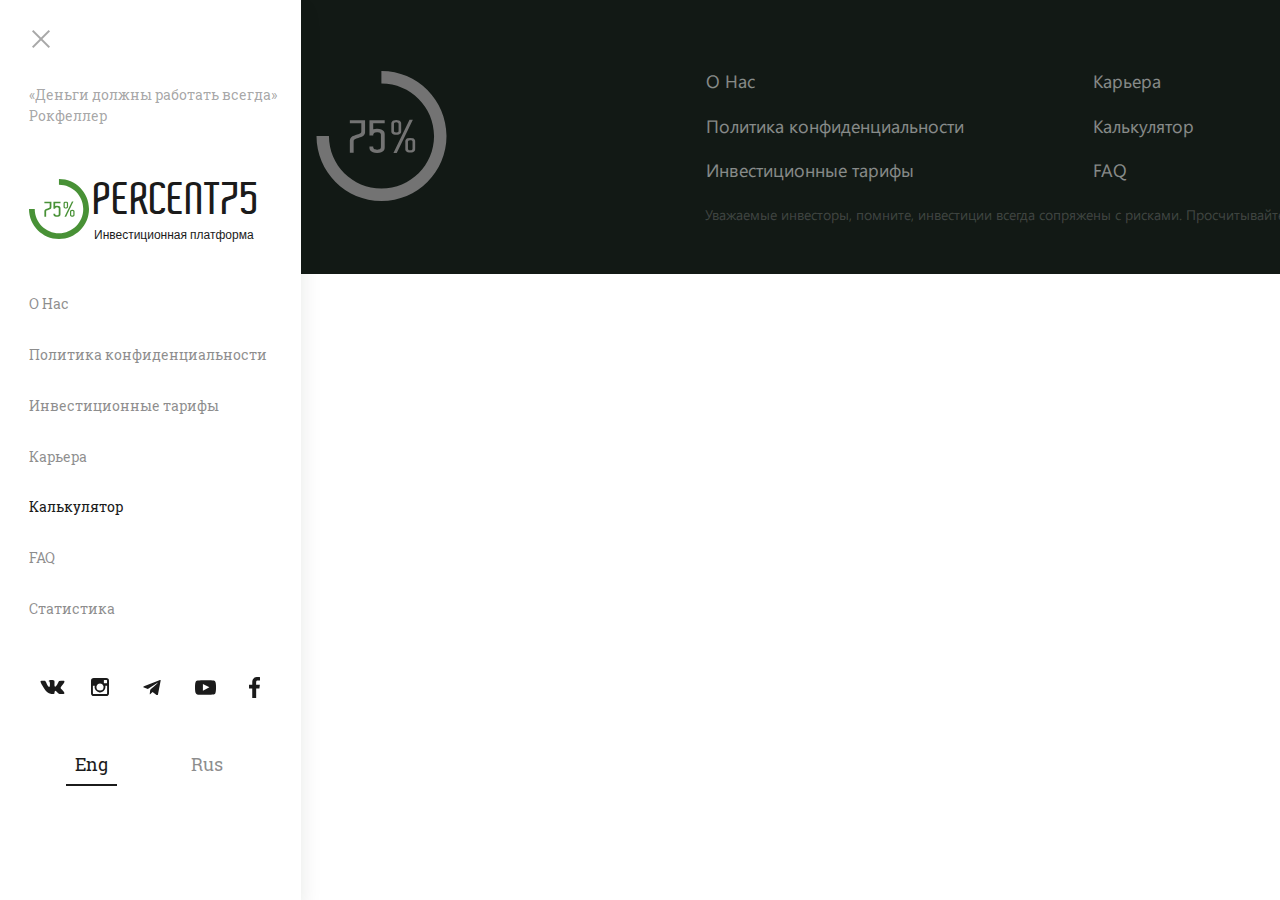
==== calc.html @ 984519d4 "index" ====
<!DOCTYPE html>
<html lang="en">
  <head>
    <meta charset="utf-8">
    <meta http-equiv="X-UA-Compatible" content="IE=edge">
    <meta name="format-detection" content="telephone=no">
    <title>percent75: калькулятор</title>
    <link href="css/style.css" rel="stylesheet">
  </head>
  <body>
    <header class="site-header">
      <button class="site-header__button  site-header__button--close">
        <span class="visually-hidden">открыть меню</span>
      </button>
      <div class="site-header__wrapper">
        <nav class="main-nav">
          <div class="main-nav__quote  quote">
            <q class="quote__content">Деньги должны работать всегда</q>
            <cite class="quote__author">Рокфеллер</cite>
          </div>
          <div class="main-nav__logo  logo  logo--wide">
            <a href="index.html" class="logo__link">
              <img src="img/logo-darkgreen.svg" alt="лого percent75" width="60" height="60">
              <p class="logo__text">
                <span class="logo__title">PERCENT75</span>
                Инвестиционная платформа
              </p>
            </a>
          </div>
          <ul class="main-nav__list">
            <li class="main-nav__item">
              <a href="index.html" class="main-nav__link">О Нас</a>
            </li>
            <li class="main-nav__item">
              <a href="confidential.html" class="main-nav__link">Политика конфиденциальности</a>
            </li>
            <li class="main-nav__item">
              <a href="invest.html" class="main-nav__link">Инвестиционные тарифы</a>
            </li>
            <li class="main-nav__item">
              <a href="career.html" class="main-nav__link">Карьера</a>
            </li>
            <li class="main-nav__item">
              <a class="main-nav__link  main-nav__link--active">Калькулятор</a>
            </li>
            <li class="main-nav__item">
              <a href="faq.html" class="main-nav__link">FAQ</a>
            </li>
            <li class="main-nav__item">
              <a href="stat.html" class="main-nav__link">Статистика</a>
            </li>
          </ul>
        </nav>
      <ul class="social  social--white  social--wide">
        <li class="social__item">
          <a href="#" class="social__link  social__link--vk"><span class="visually-hidden">мы во вконтакте</span></a>
        </li>
        <li class="social__item">
          <a href="#" class="social__link  social__link--inst"><span class="visually-hidden">мы в инстаграм</span></a>
        </li>
        <li class="social__item">
          <a href="#" class="social__link  social__link--tg"><span class="visually-hidden">наш канал в телеграме</span></a>
        </li>
        <li class="social__item">
          <a href="#" class="social__link  social__link--yt"><span class="visually-hidden">наш канал на ютьюб</span></a>
        </li>
        <li class="social__item">
          <a href="#" class="social__link  social__link--fb"><span class="visually-hidden">мы на фейсбуке</span></a>
        </li>
      </ul>
      <ul class="language-toogle">
          <li class="language-toogle__item  language-toogle__item--en">
            <a href="#" class="language-toogle__button">Eng<span class="visually-hidden">enable english version</span></a>
          </li>
          <li class="language-toogle__item  language-toogle__item--ru">
            <a class="language-toogle__button  language-toogle__button--active">Rus<span class="visually-hidden">переключиться на русскую версию сайта</span></a>
          </li>
        </ul>
      </div>
    </header>

    <div class="flex-wrapper">
      <main class="main">
        <div class="wrapper">
        </div>
      </main>

      <footer class="site-footer">
         <div class="wrapper  wrapper--flex">
          <div class="logo  logo--small">
            <a href="index.html"><img src="img/logo-grey.svg" alt="лого percent75" width="131" height="130"></a>
          </div>
          <div class="site-footer__wrapper">
            <div class="site-footer__nav">
              <div class="site-footer__nav-wrapper  site-footer__nav-wrapper--wide">
                <a href="index.html" class="site-footer__link">О Нас</a>
                <a href="confidential.html" class="site-footer__link">Политика конфиденциальности</a>
                <a href="invest.html" class="site-footer__link">Инвестиционные тарифы</a>
              </div>
              <div class="site-footer__nav-wrapper  site-footer__nav-wrapper--narrow">
                <a href="career.html" class="site-footer__link">Карьера</a>
                <a class="site-footer__link">Калькулятор</a>
                <a href="faq.html" class="site-footer__link">FAQ</a>
              </div>
              <div class="site-footer__nav-wrapper  site-footer__nav-wrapper--middle">
                <a href="stat.html" class="site-footer__link">Статистика</a>
                <ul class="social  social--dark  social--narrow">
                  <li class="social__item">
                    <a href="#" class="social__link  social__link--vk"><span class="visually-hidden">мы во вконтакте</span></a>
                  </li>
                  <li class="social__item">
                    <a href="#" class="social__link  social__link--inst"><span class="visually-hidden">мы в инстаграм</span></a>
                  </li>
                  <li class="social__item">
                    <a href="#" class="social__link  social__link--tg"><span class="visually-hidden">наш канал в телеграме</span></a>
                  </li>
                  <li class="social__item">
                    <a href="#" class="social__link  social__link--yt"><span class="visually-hidden">наш канал на ютьюб</span></a>
                  </li>
                  <li class="social__item">
                    <a href="#" class="social__link  social__link--fb"><span class="visually-hidden">мы на фейсбуке</span></a>
                  </li>
                </ul>
              </div>
            </div>
            <p class="site-footer__note  note">Уважаемые инвесторы, помните, инвестиции всегда сопряжены с рисками. Просчитывайте и обдумывайте свои шаги.</p>
          </div>
        </div>
      </footer>
    </div>
    
    <script src="js/script.js"></script>
    
  </body>
</html>
---- css/style.css ----
/*! normalize.css v7.0.0 | MIT License | github.com/necolas/normalize.css */
/* Document
   ========================================================================== */
/**
 * 1. Correct the line height in all browsers.
 * 2. Prevent adjustments of font size after orientation changes in
 *    IE on Windows Phone and in iOS.
 */
html {
  line-height: 1.15;
  /* 1 */
  -ms-text-size-adjust: 100%;
  /* 2 */
  -webkit-text-size-adjust: 100%;
  /* 2 */
}
/* Sections
   ========================================================================== */
/**
 * Remove the margin in all browsers (opinionated).
 */
body {
  margin: 0;
}
/**
 * Add the correct display in IE 9-.
 */
article,
aside,
footer,
header,
nav,
section {
  display: block;
}
/**
 * Correct the font size and margin on `h1` elements within `section` and
 * `article` contexts in Chrome, Firefox, and Safari.
 */
h1 {
  font-size: 2em;
  margin: 0.67em 0;
}
/* Grouping content
   ========================================================================== */
/**
 * Add the correct display in IE 9-.
 * 1. Add the correct display in IE.
 */
figcaption,
figure,
main {
  /* 1 */
  display: block;
}
/**
 * Add the correct margin in IE 8.
 */
figure {
  margin: 1em 40px;
}
/**
 * 1. Add the correct box sizing in Firefox.
 * 2. Show the overflow in Edge and IE.
 */
hr {
  box-sizing: content-box;
  /* 1 */
  height: 0;
  /* 1 */
  overflow: visible;
  /* 2 */
}
/**
 * 1. Correct the inheritance and scaling of font size in all browsers.
 * 2. Correct the odd `em` font sizing in all browsers.
 */
pre {
  font-family: monospace, monospace;
  /* 1 */
  font-size: 1em;
  /* 2 */
}
/* Text-level semantics
   ========================================================================== */
/**
 * 1. Remove the gray background on active links in IE 10.
 * 2. Remove gaps in links underline in iOS 8+ and Safari 8+.
 */
a {
  background-color: transparent;
  /* 1 */
  -webkit-text-decoration-skip: objects;
  /* 2 */
}
/**
 * 1. Remove the bottom border in Chrome 57- and Firefox 39-.
 * 2. Add the correct text decoration in Chrome, Edge, IE, Opera, and Safari.
 */
abbr[title] {
  border-bottom: none;
  /* 1 */
  text-decoration: underline;
  /* 2 */
  text-decoration: underline dotted;
  /* 2 */
}
/**
 * Prevent the duplicate application of `bolder` by the next rule in Safari 6.
 */
b,
strong {
  font-weight: inherit;
}
/**
 * Add the correct font weight in Chrome, Edge, and Safari.
 */
b,
strong {
  font-weight: bolder;
}
/**
 * 1. Correct the inheritance and scaling of font size in all browsers.
 * 2. Correct the odd `em` font sizing in all browsers.
 */
code,
kbd,
samp {
  font-family: monospace, monospace;
  /* 1 */
  font-size: 1em;
  /* 2 */
}
/**
 * Add the correct font style in Android 4.3-.
 */
dfn {
  font-style: italic;
}
/**
 * Add the correct background and color in IE 9-.
 */
mark {
  background-color: #ff0;
  color: #000;
}
/**
 * Add the correct font size in all browsers.
 */
small {
  font-size: 80%;
}
/**
 * Prevent `sub` and `sup` elements from affecting the line height in
 * all browsers.
 */
sub,
sup {
  font-size: 75%;
  line-height: 0;
  position: relative;
  vertical-align: baseline;
}
sub {
  bottom: -0.25em;
}
sup {
  top: -0.5em;
}
/* Embedded content
   ========================================================================== */
/**
 * Add the correct display in IE 9-.
 */
audio,
video {
  display: inline-block;
}
/**
 * Add the correct display in iOS 4-7.
 */
audio:not([controls]) {
  display: none;
  height: 0;
}
/**
 * Remove the border on images inside links in IE 10-.
 */
img {
  border-style: none;
}
/**
 * Hide the overflow in IE.
 */
svg:not(:root) {
  overflow: hidden;
}
/* Forms
   ========================================================================== */
/**
 * 1. Change the font styles in all browsers (opinionated).
 * 2. Remove the margin in Firefox and Safari.
 */
button,
input,
optgroup,
select,
textarea {
  font-family: sans-serif;
  /* 1 */
  font-size: 100%;
  /* 1 */
  line-height: 1.15;
  /* 1 */
  margin: 0;
  /* 2 */
}
/**
 * Show the overflow in IE.
 * 1. Show the overflow in Edge.
 */
button,
input {
  /* 1 */
  overflow: visible;
}
/**
 * Remove the inheritance of text transform in Edge, Firefox, and IE.
 * 1. Remove the inheritance of text transform in Firefox.
 */
button,
select {
  /* 1 */
  text-transform: none;
}
/**
 * 1. Prevent a WebKit bug where (2) destroys native `audio` and `video`
 *    controls in Android 4.
 * 2. Correct the inability to style clickable types in iOS and Safari.
 */
button,
html [type="button"],
[type="reset"],
[type="submit"] {
  -webkit-appearance: button;
  /* 2 */
}
/**
 * Remove the inner border and padding in Firefox.
 */
button::-moz-focus-inner,
[type="button"]::-moz-focus-inner,
[type="reset"]::-moz-focus-inner,
[type="submit"]::-moz-focus-inner {
  border-style: none;
  padding: 0;
}
/**
 * Restore the focus styles unset by the previous rule.
 */
button:-moz-focusring,
[type="button"]:-moz-focusring,
[type="reset"]:-moz-focusring,
[type="submit"]:-moz-focusring {
  outline: 1px dotted ButtonText;
}
/**
 * Correct the padding in Firefox.
 */
fieldset {
  padding: 0.35em 0.75em 0.625em;
}
/**
 * 1. Correct the text wrapping in Edge and IE.
 * 2. Correct the color inheritance from `fieldset` elements in IE.
 * 3. Remove the padding so developers are not caught out when they zero out
 *    `fieldset` elements in all browsers.
 */
legend {
  box-sizing: border-box;
  /* 1 */
  color: inherit;
  /* 2 */
  display: table;
  /* 1 */
  max-width: 100%;
  /* 1 */
  padding: 0;
  /* 3 */
  white-space: normal;
  /* 1 */
}
/**
 * 1. Add the correct display in IE 9-.
 * 2. Add the correct vertical alignment in Chrome, Firefox, and Opera.
 */
progress {
  display: inline-block;
  /* 1 */
  vertical-align: baseline;
  /* 2 */
}
/**
 * Remove the default vertical scrollbar in IE.
 */
textarea {
  overflow: auto;
}
/**
 * 1. Add the correct box sizing in IE 10-.
 * 2. Remove the padding in IE 10-.
 */
[type="checkbox"],
[type="radio"] {
  box-sizing: border-box;
  /* 1 */
  padding: 0;
  /* 2 */
}
/**
 * Correct the cursor style of increment and decrement buttons in Chrome.
 */
[type="number"]::-webkit-inner-spin-button,
[type="number"]::-webkit-outer-spin-button {
  height: auto;
}
/**
 * 1. Correct the odd appearance in Chrome and Safari.
 * 2. Correct the outline style in Safari.
 */
[type="search"] {
  -webkit-appearance: textfield;
  /* 1 */
  outline-offset: -2px;
  /* 2 */
}
/**
 * Remove the inner padding and cancel buttons in Chrome and Safari on macOS.
 */
[type="search"]::-webkit-search-cancel-button,
[type="search"]::-webkit-search-decoration {
  -webkit-appearance: none;
}
/**
 * 1. Correct the inability to style clickable types in iOS and Safari.
 * 2. Change font properties to `inherit` in Safari.
 */
::-webkit-file-upload-button {
  -webkit-appearance: button;
  /* 1 */
  font: inherit;
  /* 2 */
}
/* Interactive
   ========================================================================== */
/*
 * Add the correct display in IE 9-.
 * 1. Add the correct display in Edge, IE, and Firefox.
 */
details,
menu {
  display: block;
}
/*
 * Add the correct display in all browsers.
 */
summary {
  display: list-item;
}
/* Scripting
   ========================================================================== */
/**
 * Add the correct display in IE 9-.
 */
canvas {
  display: inline-block;
}
/**
 * Add the correct display in IE.
 */
template {
  display: none;
}
/* Hidden
   ========================================================================== */
/**
 * Add the correct display in IE 10-.
 */
[hidden] {
  display: none;
}
@font-face {
  font-family: 'Aldo';
  src: url('../fonts/aldo.woff2') format('woff2'), url('../fonts/aldo.woff') format('woff'), url('../fonts/aldo.ttf') format('truetype');
  font-weight: 400;
  font-style: normal;
}
@font-face {
  font-family: 'Roboto';
  src: url('../fonts/roboto-regular.woff2') format('woff2'), url('../fonts/roboto-regular.woff') format('woff'), url('../fonts/roboto-regular.ttf') format('truetype');
  font-weight: 400;
  font-style: normal;
}
@font-face {
  font-family: 'Roboto Slab';
  src: url('../fonts/roboto-slab-regular.ttf') format('truetype');
  font-weight: 400;
  font-style: normal;
}
@font-face {
  font-family: 'Roboto Slab';
  src: url('../fonts/roboto-slab-bold.ttf') format('truetype');
  font-weight: 700;
  font-style: normal;
}
@font-face {
  font-family: 'Ubuntu';
  src: url('../fonts/ubuntu-regular.woff2') format('woff2'), url('../fonts/ubuntu-regular.woff') format('woff'), url('../fonts/ubuntu-regular.ttf') format('truetype');
  font-weight: 400;
  font-style: normal;
}
@font-face {
  font-family: 'Segoe UI';
  src: url('../fonts/segoe-ui-regular.woff') format('woff'), url('../fonts/segoe-ui-regular.ttf') format('truetype');
  font-weight: 400;
  font-style: normal;
}
body {
  width: 100%;
  min-width: 1180px;
  min-height: 100vh;
  font-family: 'Roboto Slab', 'Times New Roman', serif;
  font-weight: 400;
  position: relative;
  margin: 0;
  padding: 0;
  font-size: 16px;
  line-height: 1.2;
  color: #1b1b1b;
  background-color: #ffffff;
  display: flex;
  flex-shrink: 0;
  flex-wrap: nowrap;
  flex-direction: row;
}
img {
  max-width: 100%;
  height: auto;
}
.visually-hidden:not(:focus):not(:active),
input[type='checkbox'].visually-hidden,
input[type='radio'].visually-hidden {
  position: absolute;
  width: 1px;
  height: 1px;
  margin: -1px;
  border: 0;
  padding: 0;
  white-space: nowrap;
  -webkit-clip-path: inset(100%);
          clip-path: inset(100%);
  clip: rect(0 0 0 0);
  overflow: hidden;
}
.flex-wrapper {
  width: 100%;
}
.site-header {
  width: 301px;
  min-height: 100vh;
  background-color: #ffffff;
  box-shadow: 0 10px 20px 0 rgba(18, 25, 21, 0.1);
  box-sizing: border-box;
  padding-top: 30px;
  padding-left: 29px;
  padding-right: 20px;
  z-index: 1;
}
.site-header--close-menu {
  height: 22px;
  min-height: 22px;
  width: 24px;
  background-color: transparent;
  box-shadow: none;
  position: absolute;
  left: 0;
  top: 0;
}
.site-header__wrapper--no-js {
  display: block;
}
.site-header__wrapper--hidden {
  display: none;
}
.site-header__button {
  background-color: transparent;
  border: none;
  cursor: pointer;
  display: block;
  background-repeat: no-repeat;
  background-position: top 0;
  height: 22px;
  width: 24px;
  background-image: url('../img/burger-sign.png');
}
.site-header__button--close {
  width: 18px;
  background-image: url('../img/cross-sign.png');
  margin-left: 3px;
}
.main-nav__quote {
  margin-top: 32px;
}
.main-nav__logo {
  margin-top: 40px;
}
.main-nav__list {
  list-style: none;
  margin: 0;
  padding: 0;
  margin-top: 43px;
  font-size: 14px;
}
.main-nav__item {
  margin-bottom: 34px;
}
.main-nav__link {
  color: rgba(27, 27, 27, 0.5);
  text-decoration: none;
}
.main-nav__link--active {
  color: #1b1b1b;
}
.main-nav__link[href]:hover {
  text-decoration: underline;
}
.quote {
  quotes: '«' '»';
  color: rgba(27, 27, 27, 0.4);
  font-size: 14px;
  line-height: 21px;
}
.quote__author {
  font-style: normal;
}
.logo--wide {
  width: 272px;
}
.logo--small {
  width: 131px;
  min-height: 130px;
}
.logo--big {
  width: 200px;
  height: 200px;
  margin-top: 2px;
}
.logo--big img {
  width: 200px;
  height: 200px;
}
.logo--small a {
  display: block;
  width: 131px;
  min-height: 130px;
  line-height: 0;
}
.logo__link {
  display: flex;
  flex-shrink: 0;
  width: 100%;
  text-decoration: none;
  color: #1b1b1b;
  line-height: 1.2;
}
.logo__link img {
  width: 60px;
  height: 86px;
}
.logo__text {
  margin-left: 5px;
  font-family: 'Roboto', 'Helvetica', sans-serif;
  font-size: 12px;
  margin-top: 8px;
}
.logo__title {
  font-family: 'Aldo', 'Helvetica', sans-serif;
  font-size: 44px;
}
.social {
  list-style: none;
  margin: 0;
  padding: 0;
  font-size: 0;
}
.social__item {
  display: inline-block;
  vertical-align: middle;
}
.social__link {
  display: block;
  background-repeat: no-repeat;
}
.social__link--vk {
  width: 25px;
  height: 14px;
}
.social__link--inst {
  width: 18px;
  height: 18px;
}
.social__link--tg {
  width: 18px;
  height: 15px;
}
.social__link--yt {
  width: 21px;
  height: 15px;
}
.social__link--fb {
  width: 11px;
  height: 21px;
}
.social--narrow .social__link--inst {
  margin-left: 19px;
}
.social--narrow .social__link--tg {
  margin-left: 17px;
}
.social--narrow .social__link--yt {
  margin-top: 30px;
}
.social--narrow .social__link--fb {
  margin-top: 26px;
  margin-left: 26px;
}
.social--wide {
  margin-top: 59px;
}
.social--wide .social__link--vk {
  margin-left: 11px;
}
.social--wide .social__link--inst {
  margin-left: 26px;
}
.social--wide .social__link--tg {
  margin-left: 34px;
}
.social--wide .social__link--yt {
  margin-left: 34px;
}
.social--wide .social__link--fb {
  margin-left: 33px;
}
.social--dark .social__link--vk {
  background-image: url('../img/vk-white.svg');
}
.social--dark .social__link--inst {
  background-image: url('../img/inst-white.svg');
}
.social--dark .social__link--tg {
  background-image: url('../img/tg-white.svg');
}
.social--dark .social__link--yt {
  background-image: url('../img/yt-white.svg');
}
.social--dark .social__link--fb {
  background-image: url('../img/fb-white.svg');
}
.social--white .social__link--vk {
  background-image: url('../img/vk.svg');
}
.social--white .social__link--inst {
  background-image: url('../img/inst.svg');
}
.social--white .social__link--tg {
  background-image: url('../img/tg.svg');
}
.social--white .social__link--yt {
  background-image: url('../img/yt.svg');
}
.social--white .social__link--fb {
  background-image: url('../img/fb.svg');
}
.language-toogle {
  list-style: none;
  margin: 0;
  margin-top: 45px;
  padding: 0;
  font-size: 18px;
}
.language-toogle__item {
  display: inline-block;
}
.language-toogle__item--en {
  margin-left: 37px;
}
.language-toogle__item--ru {
  margin-left: 61px;
}
.language-toogle__button {
  color: #1b1b1b;
  display: inline-block;
  padding: 11px 9px;
  text-decoration: none;
  position: relative;
}
.language-toogle__button::after {
  position: absolute;
  content: '';
  width: 100%;
  height: 2px;
  left: 0;
  bottom: 0;
  background-color: #1b1b1b;
}
.language-toogle__button--active {
  color: rgba(27, 27, 27, 0.5);
}
.language-toogle__button--active::after {
  display: none;
}
.main--index {
  padding-top: 151px;
  background-image: url('../img/index-bg.png');
  background-repeat: no-repeat;
}
.main--stat {
  background-image: url('../img/stat-bg.png');
  background-repeat: no-repeat;
  background-size: 100% 660px;
  padding-top: 139px;
  padding-bottom: 199px;
}
.main--faq {
  background-image: url('../img/stat-bg.png');
  background-repeat: no-repeat;
  background-size: 100% 660px;
  padding-top: 139px;
  padding-bottom: 50px;
}
.main--policy {
  padding-top: 129px;
  background-image: url('../img/policy-bg.png');
  background-repeat: no-repeat;
}
.main__wrapper {
  display: flex;
  flex-shrink: 0;
  flex-wrap: nowrap;
  margin-top: 140px;
  align-items: flex-start;
  margin-bottom: 79px;
}
.wrapper {
  max-width: 1180px;
  margin-left: auto;
  margin-right: auto;
  padding-left: 15px;
  padding-right: 15px;
}
.wrapper--flex {
  display: flex;
  flex-shrink: 0;
  width: 1140px;
}
.intro {
  padding-left: 51px;
}
.intro--stat {
  padding-bottom: 110px;
  width: 742px;
  min-height: 84px;
  background-image: url('../img/grow.png');
  background-repeat: no-repeat;
  background-size: 212px 228px;
  background-position: 99.6% -4px;
}
.intro--white {
  background-color: #ffffff;
}
.intro--policy {
  width: 946px;
  box-sizing: border-box;
  margin-left: 20px;
  padding-left: 31px;
  padding-top: 10px;
  padding-bottom: 13px;
}
.intro--welcome {
  background-image: url('../img/welcome.png');
  background-repeat: no-repeat;
  background-size: 224px 253px;
  background-position: 102% 2px;
  width: 1043px;
  padding-bottom: 57px;
  box-sizing: border-box;
  padding-right: 140px;
}
.intro--index {
  display: flex;
  flex-shrink: 0;
  flex-wrap: wrap;
  margin-left: 7px;
  padding-left: 44px;
}
.intro__text {
  font-family: 'Roboto', 'Helvetica', sans-serif;
  line-height: 24px;
  margin-top: 51px;
  max-width: 806px;
}
.intro__text--small {
  font-size: 14px;
  line-height: 21px;
  margin-top: 21px;
  max-width: 611px;
}
.intro__wrapper {
  margin-left: 43px;
}
.title {
  margin-top: 0;
  margin-bottom: 0;
  font-weight: 700;
  font-size: 48px;
  position: relative;
  padding-top: 10px;
}
.title--white {
  color: #ffffff;
}
.title--width {
  max-width: 547px;
}
.title--no-padding {
  padding-top: 0;
  margin-bottom: 41px;
}
.title--underline::after {
  position: absolute;
  content: '';
  width: 110px;
  height: 3px;
  background-color: #55902a;
  left: -1px;
  bottom: -30px;
}
.title--white.title--underline::after {
  position: absolute;
  content: '';
  width: 110px;
  height: 3px;
  background-color: #ffffff;
  left: -1px;
  bottom: -27px;
}
.title--no-padding::after {
  bottom: -15px;
}
.subtitle {
  font-weight: 700;
  font-size: 24px;
  line-height: 27px;
  color: #2e3134;
}
.subtitle--indent {
  margin-bottom: 29px;
}
.subtitle--centered {
  text-align: center;
}
.subtitle--no-margin-bottom {
  margin-bottom: 0;
}
.directions {
  margin-top: 216px;
}
.directions__list {
  list-style: none;
  margin: 0;
  padding: 0;
  display: flex;
  flex-shrink: 0;
  flex-wrap: wrap;
  justify-content: space-around;
  padding-left: 5px;
  padding-right: 5px;
}
.directions__item {
  background-color: #ffffff;
  box-shadow: 0 10px 20px 0 rgba(18, 25, 21, 0.1);
  box-sizing: border-box;
  width: 227px;
  height: 233px;
  font-family: 'Roboto', 'Helvetica', sans-serif;
  text-align: center;
  padding-top: 127px;
  line-height: 24px;
}
.directions__item--crypto-currency {
  background-image: url('../img/crypto.svg');
  background-repeat: no-repeat;
  background-position: center 33px;
}
.directions__item--start-up {
  background-image: url('../img/startup.svg');
  background-repeat: no-repeat;
  background-position: center 33px;
}
.directions__item--intellectual-property {
  background-image: url('../img/invest.svg');
  background-repeat: no-repeat;
  background-position: center 33px;
}
.text-block {
  box-sizing: border-box;
}
.text-block--underline {
  width: 821px;
  padding-bottom: 32px;
  position: relative;
  box-sizing: border-box;
  padding-right: 10px;
}
.text-block--underline::after {
  position: absolute;
  content: '';
  width: 100%;
  height: 1px;
  left: 0;
  bottom: 7px;
  background-color: #ececec;
}
.text-block--narrow {
  background-color: #ffffff;
  width: 401px;
  margin-left: 20px;
  padding-top: 25px;
  padding-bottom: 23px;
  padding-left: 28px;
  padding-right: 32px;
}
.text-block__content {
  font-size: 18px;
  line-height: 27px;
  color: #2e3134;
  margin-top: 0;
  margin-bottom: 0;
  font-family: 'Roboto', 'Helvetica', sans-serif;
}
.text-block__content--smaller {
  font-family: 'Ubuntu', 'Helvetica', sans-serif;
  font-size: 16px;
  line-height: 24px;
}
.video {
  box-sizing: border-box;
  width: 750px;
  min-height: 421px;
  background-image: url('../img/video-bg.png');
  background-repeat: no-repeat;
  background-size: contain;
  box-shadow: 0 10px 20px 0 rgba(18, 25, 21, 0.1);
  position: relative;
  margin-top: 109px;
  margin-left: -10px;
}
.video__overlay {
  position: absolute;
  content: '';
  width: 100%;
  height: 100%;
  background-image: url('../img/play-sign.png');
  background-repeat: no-repeat;
  background-position: center;
}
.stats {
  display: flex;
  flex-shrink: 0;
  justify-content: space-between;
  margin-top: 57px;
  margin-left: auto;
  margin-right: auto;
  width: 1140px;
}
.stats__info {
  width: 262px;
  height: 220px;
  box-sizing: border-box;
  box-shadow: 0 10px 20px 0 rgba(18, 25, 21, 0.1);
  background-color: #ffffff;
  text-align: center;
  padding-top: 53px;
  margin: 0;
  font-family: 'Roboto', 'Helvetica', sans-serif;
}
.stats__value {
  font-family: 'Roboto Slab', 'Times New Roman', serif;
  display: block;
  color: #55902a;
  font-weight: 700;
  font-size: 24px;
  line-height: 38px;
  margin-bottom: 26px;
}
.stats__number {
  display: block;
  font-size: 48px;
}
.note {
  color: rgba(255, 255, 255, 0.2);
  font-size: 14px;
  font-family: 'Segoe UI', 'Arial', sans-serif;
}
.tabs {
  margin-top: 104px;
  display: flex;
  flex-shrink: 0;
  flex-wrap: nowrap;
  align-items: flex-start;
  box-sizing: border-box;
  width: 100%;
}
.tabs--bg {
  min-height: 640px;
  background-image: url('../img/hello.png');
  background-repeat: no-repeat;
  background-size: 227px 269px;
  background-position: -21px 104%;
}
.tabs__quections {
  background-color: #ffffff;
  box-shadow: 0 10px 20px 0 rgba(18, 25, 21, 0.1);
  width: 282px;
  box-sizing: border-box;
  display: inline-block;
  padding-top: 74px;
  padding-left: 52px;
  padding-bottom: 46px;
  margin-left: 20px;
  position: relative;
  z-index: 1;
}
.tabs__quections-list {
  list-style: none;
  margin: 0;
  padding: 0;
}
.tabs__quections-item {
  margin-bottom: 29px;
}
.tabs__quections-link {
  text-decoration: none;
  color: rgba(46, 49, 52, 0.5);
  font-size: 18px;
}
.tabs__quections-link--active {
  color: #2e3134;
}
.tabs__answers {
  background-color: #ffffff;
  box-shadow: 0 10px 20px 0 rgba(18, 25, 21, 0.1);
  width: 878px;
  box-sizing: border-box;
  display: inline-block;
  margin-top: 19px;
  margin-left: -19px;
  padding-top: 7px;
  padding-bottom: 32px;
  padding-left: 39px;
  padding-right: 19px;
}
.link {
  text-decoration: none;
  color: inherit;
  border-bottom: 1px solid #2e3134;
}
.paynment {
  margin-top: 225px;
  padding-right: 20px;
  padding-left: 20px;
}
.paynment__list {
  list-style: none;
  margin: 0;
  margin-top: 37px;
  padding: 0;
  display: flex;
  flex-shrink: 0;
  flex-wrap: wrap;
  justify-content: space-between;
}
.paynment__item {
  background-color: #ffffff;
  width: 262px;
  height: 100px;
  box-shadow: 0 10px 20px 0 rgba(18, 25, 21, 0.1);
  box-sizing: border-box;
  display: flex;
  flex-shrink: 0;
  flex-wrap: wrap;
  justify-content: center;
  align-items: center;
}
.paynment__note {
  font-family: 'Roboto', 'Helvetica', sans-serif;
  text-align: center;
  margin-top: 35px;
}
.promo {
  margin-top: 248px;
  min-height: 323px;
}
.promo--bg-best {
  background-image: url('../img/best.png');
  background-repeat: no-repeat;
  background-size: 268px 318px;
  background-position: 87.5% 0;
}
.promo__text {
  font-weight: 700;
  font-size: 24px;
  color: #ffffff;
  max-width: 528px;
  padding-top: 43px;
  margin-left: 118px;
}
.site-footer {
  background-color: #121915;
  margin-top: auto;
  padding-top: 71px;
  padding-bottom: 36px;
}
.site-footer__wrapper {
  display: flex;
  flex-shrink: 0;
  flex-wrap: wrap;
  flex-direction: column;
}
.site-footer__nav {
  display: flex;
  flex-shrink: 0;
  flex-wrap: wrap;
  margin-left: 259px;
}
.site-footer__nav-wrapper {
  display: flex;
  flex-shrink: 0;
  flex-wrap: wrap;
  flex-direction: column;
}
.site-footer__nav-wrapper--wide {
  width: 264px;
}
.site-footer__nav-wrapper--narrow {
  width: 101px;
  margin-left: 123px;
}
.site-footer__nav-wrapper--middle {
  width: 110px;
  margin-left: 165px;
}
.site-footer__link {
  color: rgba(255, 255, 255, 0.5);
  text-decoration: none;
  font-family: 'Segoe UI', 'Arial', sans-serif;
  font-size: 18px;
  margin-bottom: 23px;
}
.site-footer__link:nth-child(3n) {
  margin-bottom: 0;
}
.site-footer__link[href]:hover {
  text-decoration: underline;
}
.site-footer__note {
  margin-top: 25px;
  margin-left: 258px;
}
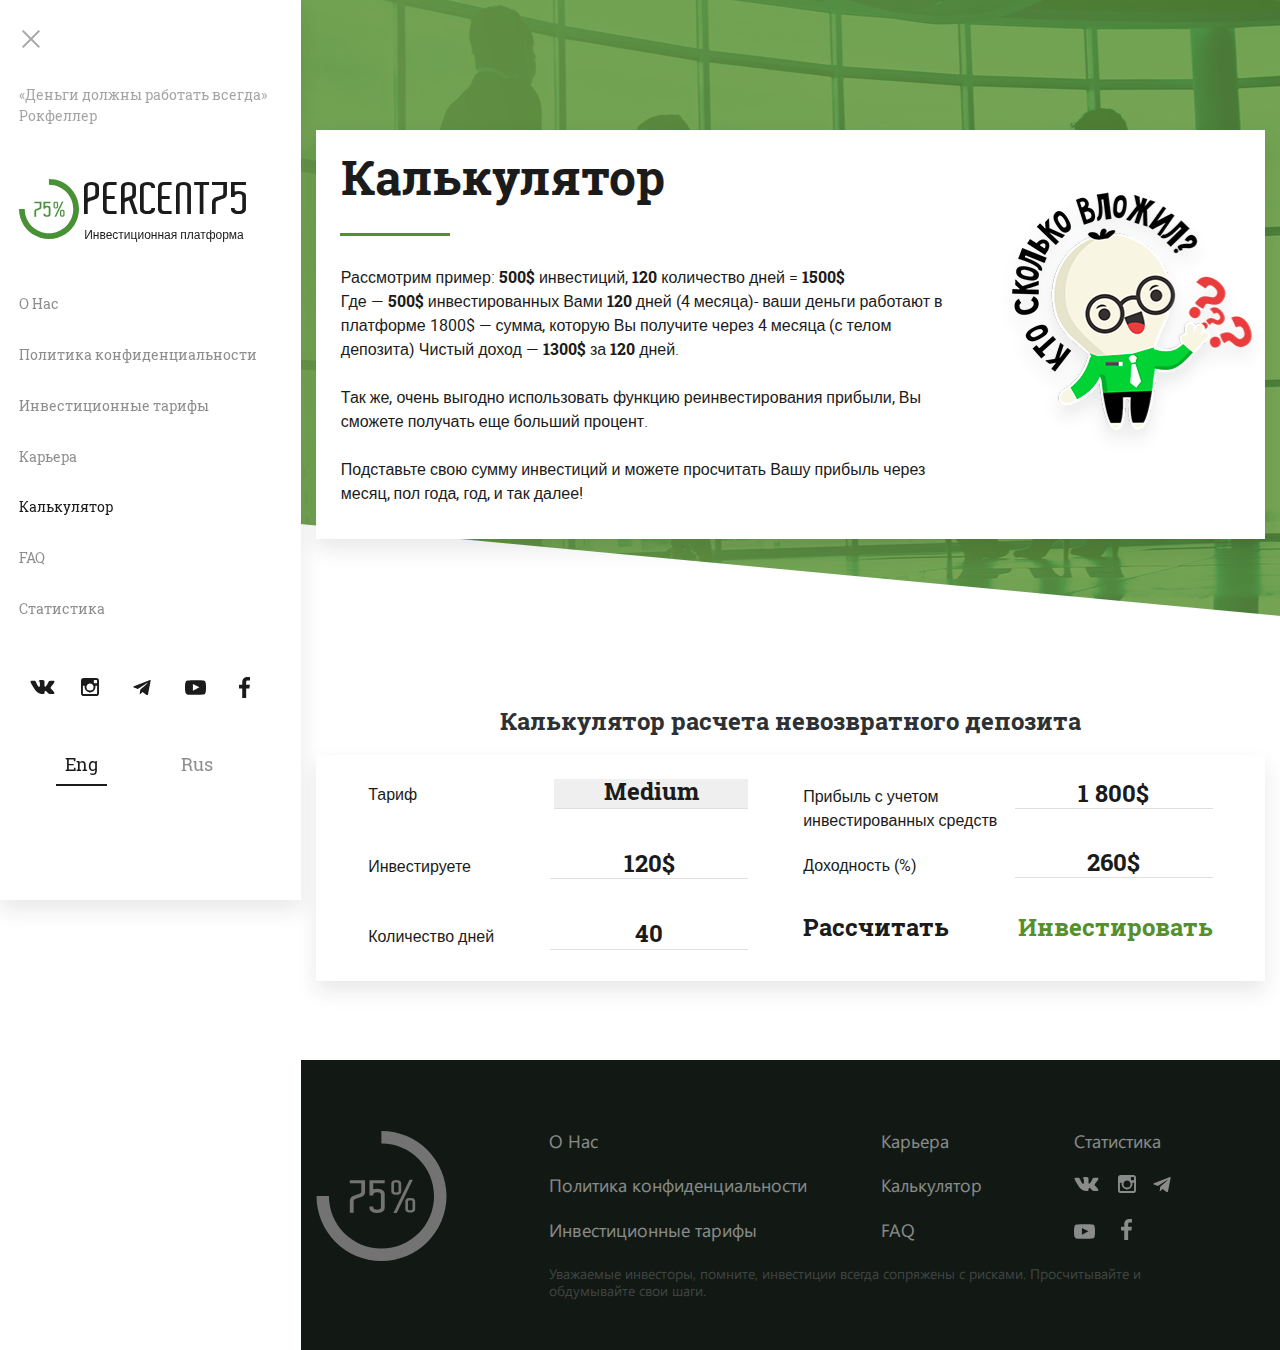
==== commit 21eb9d13: "calc.html" ====
--- a/calc.html
+++ b/calc.html
@@ -1,5 +1,5 @@
 <!DOCTYPE html>
-<html lang="en">
+<html lang="ru">
   <head>
     <meta charset="utf-8">
     <meta http-equiv="X-UA-Compatible" content="IE=edge">
@@ -79,9 +79,52 @@
       </div>
     </header>
 
-    <div class="flex-wrapper">
-      <main class="main">
+    <div class="flex-wrapper  flex-wrapper--padding">
+      <main class="main  main--calc">
         <div class="wrapper">
+          <div class="intro  intro--calc">
+            <h1 class="title  title--margin-bottom  title--underline">Калькулятор</h1>
+            <p class="intro__text  intro__text--margin">Рассмотрим пример: <span class="intro__mark">500$</span> инвестиций, <span class="intro__mark">120</span> количество дней = <span class="intro__mark">1500$</span><br>Где — <span class="intro__mark">500$</span> инвестированных Вами <span class="intro__mark">120</span> дней (<span class="intro__mark"></span>4 месяца)- ваши деньги работают в платформе <span class="intro__mark"></span>1800$ — сумма, которую Вы получите через 4 месяца (с телом депозита) Чистый доход — <span class="intro__mark">1300$</span> за <span class="intro__mark">120</span> дней.</p>
+            <p class="intro__text  intro__text--margin">Так же, очень выгодно использовать функцию реинвестирования прибыли, Вы сможете получать еще больший процент.</p>
+            <p class="intro__text  intro__text--margin">Подставьте свою сумму инвестиций и можете просчитать Вашу прибыль через месяц, пол года, год, и так далее!</p>
+          </div>
+          <div class="calc">
+            <h2 class="subtitle  subtitle--centered">Калькулятор расчета невозвратного депозита</h2>
+            <form action="#" class="form  calc__form">
+              <div class="form__column  form__column--padding-right">
+                <div class="form__row">
+                  <label class="form__label" for="tariff">Тариф</label>
+                  <select class="form__select" id="tariff" name="tariff">
+                    <option value="start" class="form__option">Start</option>
+                    <option value="medium" class="form__option" selected>Medium</option>
+                    <option value="premium" class="form__option">Premium</option>
+                  </select>
+                </div>
+                <div class="form__row">
+                  <label class="form__label" for="invest">Инвестируете</label>
+                  <input type="text" class="form__input" placeholder="120$" id="invest" name="invest">
+                </div>
+                <div class="form__row">
+                  <label class="form__label" for="term">Количество дней</label>
+                  <input type="text" class="form__input" placeholder="40" id="term" name="term">
+                </div>
+              </div>
+              <div class="form__column">
+                <div class="form__row  form__row--margin-small">
+                  <label class="form__label" for="income">Прибыль с учетом<br>инвестированных средств</label>
+                  <input type="text" class="form__input" placeholder="1 800$" id="income" name="income">
+                </div>
+                <div class="form__row  form__row--margin-middle">
+                  <label class="form__label" for="profit">Доходность (%)</label>
+                  <input type="text" class="form__input" placeholder="260$" id="profit" name="profit">
+                </div>
+                <div class="form__row">
+                  <button class="button  form__button" type="button">Рассчитать</button>
+                  <button class="button  form__button  button--green" type="submit">Инвестировать</button>
+                </div>
+              </div>
+            </form>
+          </div>
         </div>
       </main>
 
--- a/css/style.css
+++ b/css/style.css
@@ -427,7 +427,7 @@
 }
 body {
   width: 100%;
-  min-width: 1180px;
+  min-width: 1024px;
   min-height: 100vh;
   font-family: 'Roboto Slab', 'Times New Roman', serif;
   font-weight: 400;
@@ -465,16 +465,23 @@
 .flex-wrapper {
   width: 100%;
 }
+.flex-wrapper--padding {
+  padding-left: 301px;
+}
 .site-header {
-  width: 301px;
-  min-height: 100vh;
+  height: 100%;
+  max-width: 301px;
   background-color: #ffffff;
   box-shadow: 0 10px 20px 0 rgba(18, 25, 21, 0.1);
   box-sizing: border-box;
   padding-top: 30px;
-  padding-left: 29px;
-  padding-right: 20px;
+  padding-left: 1.5%;
   z-index: 1;
+  position: fixed;
+  top: 0;
+  left: 0;
+  overflow-y: auto;
+  overflow-x: hidden;
 }
 .site-header--close-menu {
   height: 22px;
@@ -485,6 +492,7 @@
   position: absolute;
   left: 0;
   top: 0;
+  overflow: visible;
 }
 .site-header__wrapper--no-js {
   display: block;
@@ -687,6 +695,7 @@
   margin: 0;
   margin-top: 45px;
   padding: 0;
+  padding-bottom: 40px;
   font-size: 18px;
 }
 .language-toogle__item {
@@ -720,8 +729,13 @@
 .language-toogle__button--active::after {
   display: none;
 }
+.main {
+  background-position: top center;
+  padding-top: 139px;
+}
 .main--index {
-  padding-top: 151px;
+  padding-top: 148px;
+  padding-bottom: 79px;
   background-image: url('../img/index-bg.png');
   background-repeat: no-repeat;
 }
@@ -729,19 +743,31 @@
   background-image: url('../img/stat-bg.png');
   background-repeat: no-repeat;
   background-size: 100% 660px;
-  padding-top: 139px;
   padding-bottom: 199px;
 }
 .main--faq {
   background-image: url('../img/stat-bg.png');
   background-repeat: no-repeat;
   background-size: 100% 660px;
-  padding-top: 139px;
   padding-bottom: 50px;
 }
 .main--policy {
   padding-top: 129px;
+  padding-bottom: 1px;
   background-image: url('../img/policy-bg.png');
+  background-repeat: no-repeat;
+}
+.main--invest {
+  padding-top: 130px;
+  padding-bottom: 90px;
+  background-image: url('../img/invest-bg.png');
+  background-repeat: no-repeat;
+  background-size: cover;
+}
+.main--calc {
+  padding-top: 130px;
+  padding-bottom: 79px;
+  background-image: url('../img/calc-bg.png');
   background-repeat: no-repeat;
 }
 .main__wrapper {
@@ -750,22 +776,28 @@
   flex-wrap: nowrap;
   margin-top: 140px;
   align-items: flex-start;
-  margin-bottom: 79px;
+}
+.main__wrapper--smaller-height {
+  margin-top: 0;
 }
 .wrapper {
+  width: 100%;
   max-width: 1180px;
   margin-left: auto;
   margin-right: auto;
   padding-left: 15px;
   padding-right: 15px;
+  box-sizing: border-box;
 }
 .wrapper--flex {
   display: flex;
-  flex-shrink: 0;
-  width: 1140px;
+  flex-shrink: 1;
+  max-width: 1140px;
 }
 .intro {
-  padding-left: 51px;
+  padding-left: 4.322%;
+  box-shadow: 0 10px 20px 0 rgba(18, 25, 21, 0.1);
+  background-color: #ffffff;
 }
 .intro--stat {
   padding-bottom: 110px;
@@ -776,11 +808,13 @@
   background-size: 212px 228px;
   background-position: 99.6% -4px;
 }
-.intro--white {
-  background-color: #ffffff;
+.intro--transparent {
+  background-color: transparent;
+  box-shadow: none;
 }
 .intro--policy {
-  width: 946px;
+  width: 80.17%;
+  min-width: 793px;
   box-sizing: border-box;
   margin-left: 20px;
   padding-left: 31px;
@@ -788,21 +822,51 @@
   padding-bottom: 13px;
 }
 .intro--welcome {
-  background-image: url('../img/welcome.png');
+  background-image: url(../img/welcome.png);
   background-repeat: no-repeat;
   background-size: 224px 253px;
   background-position: 102% 2px;
-  width: 1043px;
-  padding-bottom: 57px;
-  box-sizing: border-box;
-  padding-right: 140px;
+  width: 100%;
+  min-height: 263px;
+  box-sizing: border-box;
+  padding-right: 11.8644%;
+}
+@media (max-width: 1180px) {
+  .intro--welcome {
+    background-size: 214px 253px;
+    background-position: 102.5% 2px;
+  }
 }
 .intro--index {
   display: flex;
   flex-shrink: 0;
-  flex-wrap: wrap;
-  margin-left: 7px;
-  padding-left: 44px;
+  flex-wrap: nowrap;
+  padding-left: 3.7288%;
+}
+.intro--invest {
+  width: 59%;
+  padding-top: 9px;
+  padding-bottom: 12px;
+  padding-left: 2.6%;
+  padding-right: 15.65%;
+  box-sizing: border-box;
+}
+.intro--calc {
+  background-image: url(../img/calc.png);
+  background-repeat: no-repeat;
+  background-size: 280px 278px;
+  background-position: 99% 52px;
+  padding-left: 2.62%;
+  padding-right: 24%;
+  padding-top: 8px;
+  padding-bottom: 18px;
+  box-sizing: border-box;
+  min-width: 793px;
+}
+@media (max-width: 1460px) {
+  .intro--calc {
+    background-position: 101% 52px;
+  }
 }
 .intro__text {
   font-family: 'Roboto', 'Helvetica', sans-serif;
@@ -816,8 +880,27 @@
   margin-top: 21px;
   max-width: 611px;
 }
+.intro__text--margin {
+  margin-top: 24px;
+  max-width: 832px;
+}
+@media (max-width: 1460px) {
+  .intro__text--margin {
+    max-width: 90%;
+  }
+}
+@media (max-width: 1160px) {
+  .intro__text--margin {
+    max-width: 84%;
+  }
+}
 .intro__wrapper {
-  margin-left: 43px;
+  margin-left: 4.122%;
+  width: 55%;
+}
+.intro__mark {
+  font-family: 'Roboto Slab', 'Times New Roman', serif;
+  font-weight: 700;
 }
 .title {
   margin-top: 0;
@@ -836,6 +919,9 @@
 .title--no-padding {
   padding-top: 0;
   margin-bottom: 41px;
+}
+.title--margin-bottom {
+  margin-bottom: 59px;
 }
 .title--underline::after {
   position: absolute;
@@ -873,8 +959,30 @@
 .subtitle--no-margin-bottom {
   margin-bottom: 0;
 }
+.subtitle--width {
+  max-width: 560px;
+  margin-left: auto;
+  margin-right: auto;
+  line-height: 36px;
+}
+.subtitle--underline {
+  margin-top: 0;
+  margin-bottom: 0;
+  position: relative;
+  padding-bottom: 14px;
+}
+.subtitle--underline::after {
+  position: absolute;
+  content: '';
+  left: -2px;
+  bottom: -4px;
+  width: 110px;
+  height: 3px;
+  background-color: #55902a;
+}
 .directions {
   margin-top: 216px;
+  min-width: 793px;
 }
 .directions__list {
   list-style: none;
@@ -891,7 +999,7 @@
   background-color: #ffffff;
   box-shadow: 0 10px 20px 0 rgba(18, 25, 21, 0.1);
   box-sizing: border-box;
-  width: 227px;
+  width: 226px;
   height: 233px;
   font-family: 'Roboto', 'Helvetica', sans-serif;
   text-align: center;
@@ -917,7 +1025,7 @@
   box-sizing: border-box;
 }
 .text-block--underline {
-  width: 821px;
+  max-width: 821px;
   padding-bottom: 32px;
   position: relative;
   box-sizing: border-box;
@@ -932,6 +1040,19 @@
   bottom: 7px;
   background-color: #ececec;
 }
+.text-block--white {
+  background-color: #ffffff;
+}
+.text-block--middle {
+  margin-top: 110px;
+  margin-left: -67px;
+  padding-left: 2.6%;
+  padding-right: 5%;
+  padding-top: 26px;
+  padding-bottom: 38px;
+  box-shadow: 0 10px 20px 0 rgba(18, 25, 21, 0.1);
+  width: 51%;
+}
 .text-block--narrow {
   background-color: #ffffff;
   width: 401px;
@@ -941,6 +1062,11 @@
   padding-left: 28px;
   padding-right: 32px;
 }
+@media (max-width: 1490px) {
+  .text-block--narrow {
+    width: 48%;
+  }
+}
 .text-block__content {
   font-size: 18px;
   line-height: 27px;
@@ -950,9 +1076,14 @@
   font-family: 'Roboto', 'Helvetica', sans-serif;
 }
 .text-block__content--smaller {
-  font-family: 'Ubuntu', 'Helvetica', sans-serif;
   font-size: 16px;
   line-height: 24px;
+}
+.text-block__content--ubuntu {
+  font-family: 'Ubuntu', 'Helvetica', sans-serif;
+}
+.text-block__content--margin-top {
+  margin-top: 21px;
 }
 .video {
   box-sizing: border-box;
@@ -961,10 +1092,14 @@
   background-image: url('../img/video-bg.png');
   background-repeat: no-repeat;
   background-size: contain;
-  box-shadow: 0 10px 20px 0 rgba(18, 25, 21, 0.1);
   position: relative;
   margin-top: 109px;
   margin-left: -10px;
+}
+@media (max-width: 1490px) {
+  .video {
+    width: 63%;
+  }
 }
 .video__overlay {
   position: absolute;
@@ -977,15 +1112,17 @@
 }
 .stats {
   display: flex;
-  flex-shrink: 0;
+  flex-shrink: 1;
+  flex-wrap: wrap;
   justify-content: space-between;
   margin-top: 57px;
   margin-left: auto;
   margin-right: auto;
-  width: 1140px;
+  max-width: 1140px;
+  min-width: 793px;
 }
 .stats__info {
-  width: 262px;
+  width: 22.982%;
   height: 220px;
   box-sizing: border-box;
   box-shadow: 0 10px 20px 0 rgba(18, 25, 21, 0.1);
@@ -1008,6 +1145,11 @@
   display: block;
   font-size: 48px;
 }
+@media (max-width: 1300px) {
+  .stats__number {
+    font-size: 44px;
+  }
+}
 .note {
   color: rgba(255, 255, 255, 0.2);
   font-size: 14px;
@@ -1021,6 +1163,7 @@
   align-items: flex-start;
   box-sizing: border-box;
   width: 100%;
+  min-width: 793px;
 }
 .tabs--bg {
   min-height: 640px;
@@ -1032,15 +1175,15 @@
 .tabs__quections {
   background-color: #ffffff;
   box-shadow: 0 10px 20px 0 rgba(18, 25, 21, 0.1);
-  width: 282px;
+  width: 25%;
+  min-width: 255px;
   box-sizing: border-box;
   display: inline-block;
   padding-top: 74px;
-  padding-left: 52px;
   padding-bottom: 46px;
-  margin-left: 20px;
   position: relative;
   z-index: 1;
+  padding-left: 4.52%;
 }
 .tabs__quections-list {
   list-style: none;
@@ -1061,7 +1204,7 @@
 .tabs__answers {
   background-color: #ffffff;
   box-shadow: 0 10px 20px 0 rgba(18, 25, 21, 0.1);
-  width: 878px;
+  width: 77%;
   box-sizing: border-box;
   display: inline-block;
   margin-top: 19px;
@@ -1080,6 +1223,11 @@
   margin-top: 225px;
   padding-right: 20px;
   padding-left: 20px;
+}
+.paynment--margin {
+  margin-top: 141px;
+  min-width: 793px;
+  box-sizing: border-box;
 }
 .paynment__list {
   list-style: none;
@@ -1091,9 +1239,12 @@
   flex-wrap: wrap;
   justify-content: space-between;
 }
+.paynment__list--smaller-margin {
+  margin-top: 27px;
+}
 .paynment__item {
   background-color: #ffffff;
-  width: 262px;
+  width: 23%;
   height: 100px;
   box-shadow: 0 10px 20px 0 rgba(18, 25, 21, 0.1);
   box-sizing: border-box;
@@ -1108,6 +1259,9 @@
   text-align: center;
   margin-top: 35px;
 }
+.paynment__note--smaller-margin {
+  margin-top: 27px;
+}
 .promo {
   margin-top: 248px;
   min-height: 323px;
@@ -1123,8 +1277,235 @@
   font-size: 24px;
   color: #ffffff;
   max-width: 528px;
+  width: 52.75%;
   padding-top: 43px;
-  margin-left: 118px;
+  margin-left: 10%;
+}
+.deposit {
+  box-sizing: border-box;
+  max-width: 1140px;
+  margin-left: auto;
+  margin-right: auto;
+  background-color: #ffffff;
+  box-shadow: 0 10px 20px 0 rgba(18, 25, 21, 0.1);
+  padding-top: 16px;
+  padding-bottom: 11px;
+  padding-left: 1.9%;
+  padding-right: 30px;
+  margin-top: 60px;
+}
+.deposit--bg {
+  background-image: url('../img/profit.png');
+  background-repeat: no-repeat;
+  background-position: 100% 36px;
+  background-size: 260px 306px;
+  margin-top: 244px;
+  padding-right: 18%;
+  padding-bottom: 21px;
+}
+@media (max-width: 1160px) {
+  .deposit--bg {
+    background-position: 103% 36px;
+    background-size: 250px 301px;
+  }
+}
+.deposit__text {
+  font-family: 'Roboto', 'Helvetica', sans-serif;
+  line-height: 24px;
+}
+.deposit__text + .deposit__text {
+  margin-top: 23px;
+  margin-bottom: 14px;
+}
+.deposit__text-bold {
+  font-family: 'Roboto Slab', 'Times New Roman', serif;
+  font-weight: 700;
+}
+.deposit__text-bold--big {
+  font-size: 24px;
+}
+.deposit__note {
+  font-family: 'Roboto', 'Helvetica', sans-serif;
+  color: rgba(27, 27, 27, 0.5);
+}
+.deposit__wrapper {
+  display: flex;
+  flex-wrap: nowrap;
+  flex-shrink: 1;
+  justify-content: space-between;
+  align-items: flex-start;
+}
+.deposit__column {
+  max-width: 260px;
+}
+.deposit__column--shadow {
+  box-shadow: 0 10px 20px 0 rgba(18, 25, 21, 0.1);
+  padding-left: 11px;
+  padding-right: 11px;
+  box-sizing: border-box;
+}
+.deposit__column--narrow {
+  max-width: 228px;
+  margin-right: 22px;
+}
+.deposit__title {
+  margin-top: 50px;
+  margin-bottom: 40px;
+}
+.calc {
+  margin-top: 169px;
+}
+.calc__form {
+  justify-content: space-between;
+  padding-left: 8.5%;
+  padding-right: 8.5%;
+  box-sizing: border-box;
+}
+@media (max-width: 1400px) {
+  .calc__form {
+    padding-left: 5.5%;
+    padding-right: 5.5%;
+  }
+}
+@media (max-width: 1240px) {
+  .calc__form {
+    padding-left: 2%;
+    padding-right: 2%;
+  }
+}
+.form {
+  box-shadow: 0 10px 20px 0 rgba(18, 25, 21, 0.1);
+  background-color: #ffffff;
+  display: flex;
+  flex-shrink: 1;
+  flex-wrap: nowrap;
+  margin-left: auto;
+  margin-right: auto;
+}
+.form__column {
+  width: 48.5%;
+  box-sizing: border-box;
+  margin-top: 24px;
+}
+.form__column--padding-right {
+  padding-right: 7.4%;
+}
+@media (max-width: 1400px) {
+  .form__column--padding-right {
+    padding-right: 3.5%;
+  }
+}
+@media (max-width: 1240px) {
+  .form__column--padding-right {
+    padding-right: 2%;
+  }
+}
+.form__row {
+  display: flex;
+  flex-shrink: 1;
+  flex-wrap: nowrap;
+  justify-content: space-between;
+  align-items: baseline;
+  margin-bottom: 40px;
+}
+.form__row:last-child {
+  margin-bottom: 31px;
+}
+.form__row--margin-small {
+  margin-bottom: 16px;
+}
+.form__row--margin-middle {
+  margin-bottom: 37px;
+}
+.form__label {
+  line-height: 24px;
+  font-family: 'Roboto', 'Helvetica', sans-serif;
+}
+.form__select::-ms-expand {
+  display: none;
+}
+.form__select {
+  width: 194px;
+  padding-bottom: 5px;
+  border-radius: 0;
+  box-shadow: none;
+  border: none;
+  border-bottom: 1px solid #dfdfdf;
+  text-align: center;
+  text-align-last: center;
+  -webkit-appearance: none;
+  -moz-appearance: none;
+  appearance: none;
+  font-family: inherit;
+  font-weight: 700;
+  font-size: 24px;
+  line-height: 24px;
+  color: #1b1b1b;
+  opacity: 1;
+}
+.form__option {
+  text-align: center;
+  font-family: inherit;
+  border-radius: 0;
+  box-shadow: none;
+  border: none;
+  font-weight: 700;
+  font-size: 24px;
+  line-height: 24px;
+  color: #1b1b1b;
+  opacity: 1;
+}
+.form__input {
+  width: 194px;
+  border-radius: 0;
+  box-shadow: none;
+  border: none;
+  border-bottom: 1px solid #dfdfdf;
+  text-align: center;
+  font-family: inherit;
+  font-size: 24px;
+}
+.form__input::-webkit-input-placeholder {
+  font-family: inherit;
+  font-weight: 700;
+  font-size: 24px;
+  line-height: 24px;
+  color: #1b1b1b;
+  opacity: 1;
+}
+.form__input:-ms-input-placeholder {
+  font-family: inherit;
+  font-weight: 700;
+  font-size: 24px;
+  line-height: 24px;
+  color: #1b1b1b;
+  opacity: 1;
+}
+.form__input::placeholder {
+  font-family: inherit;
+  font-weight: 700;
+  font-size: 24px;
+  line-height: 24px;
+  color: #1b1b1b;
+  opacity: 1;
+}
+.form__button {
+  font-family: 'Roboto Slab', 'Times New Roman', serif;
+  font-weight: 700;
+  font-size: 24px;
+  line-height: 24px;
+}
+.button {
+  background-color: transparent;
+  border: none;
+  border-radius: 0;
+  box-shadow: none;
+  padding: 0;
+  font-family: inherit;
+  color: inherit;
+}
+.button--green {
+  color: #55902a;
 }
 .site-footer {
   background-color: #121915;
@@ -1134,32 +1515,32 @@
 }
 .site-footer__wrapper {
   display: flex;
-  flex-shrink: 0;
+  flex-shrink: 1;
+  flex-wrap: nowrap;
+  flex-direction: column;
+}
+.site-footer__nav {
+  display: flex;
+  flex-shrink: 1;
+  flex-wrap: nowrap;
+  margin-left: 13.489%;
+}
+.site-footer__nav-wrapper {
+  display: flex;
+  flex-shrink: 1;
   flex-wrap: wrap;
   flex-direction: column;
 }
-.site-footer__nav {
-  display: flex;
-  flex-shrink: 0;
-  flex-wrap: wrap;
-  margin-left: 259px;
-}
-.site-footer__nav-wrapper {
-  display: flex;
-  flex-shrink: 0;
-  flex-wrap: wrap;
-  flex-direction: column;
-}
 .site-footer__nav-wrapper--wide {
   width: 264px;
 }
 .site-footer__nav-wrapper--narrow {
   width: 101px;
-  margin-left: 123px;
+  margin-left: 10.512%;
 }
 .site-footer__nav-wrapper--middle {
   width: 110px;
-  margin-left: 165px;
+  margin-left: 14.102%;
 }
 .site-footer__link {
   color: rgba(255, 255, 255, 0.5);
@@ -1176,5 +1557,5 @@
 }
 .site-footer__note {
   margin-top: 25px;
-  margin-left: 258px;
-}
+  margin-left: 13.489%;
+}
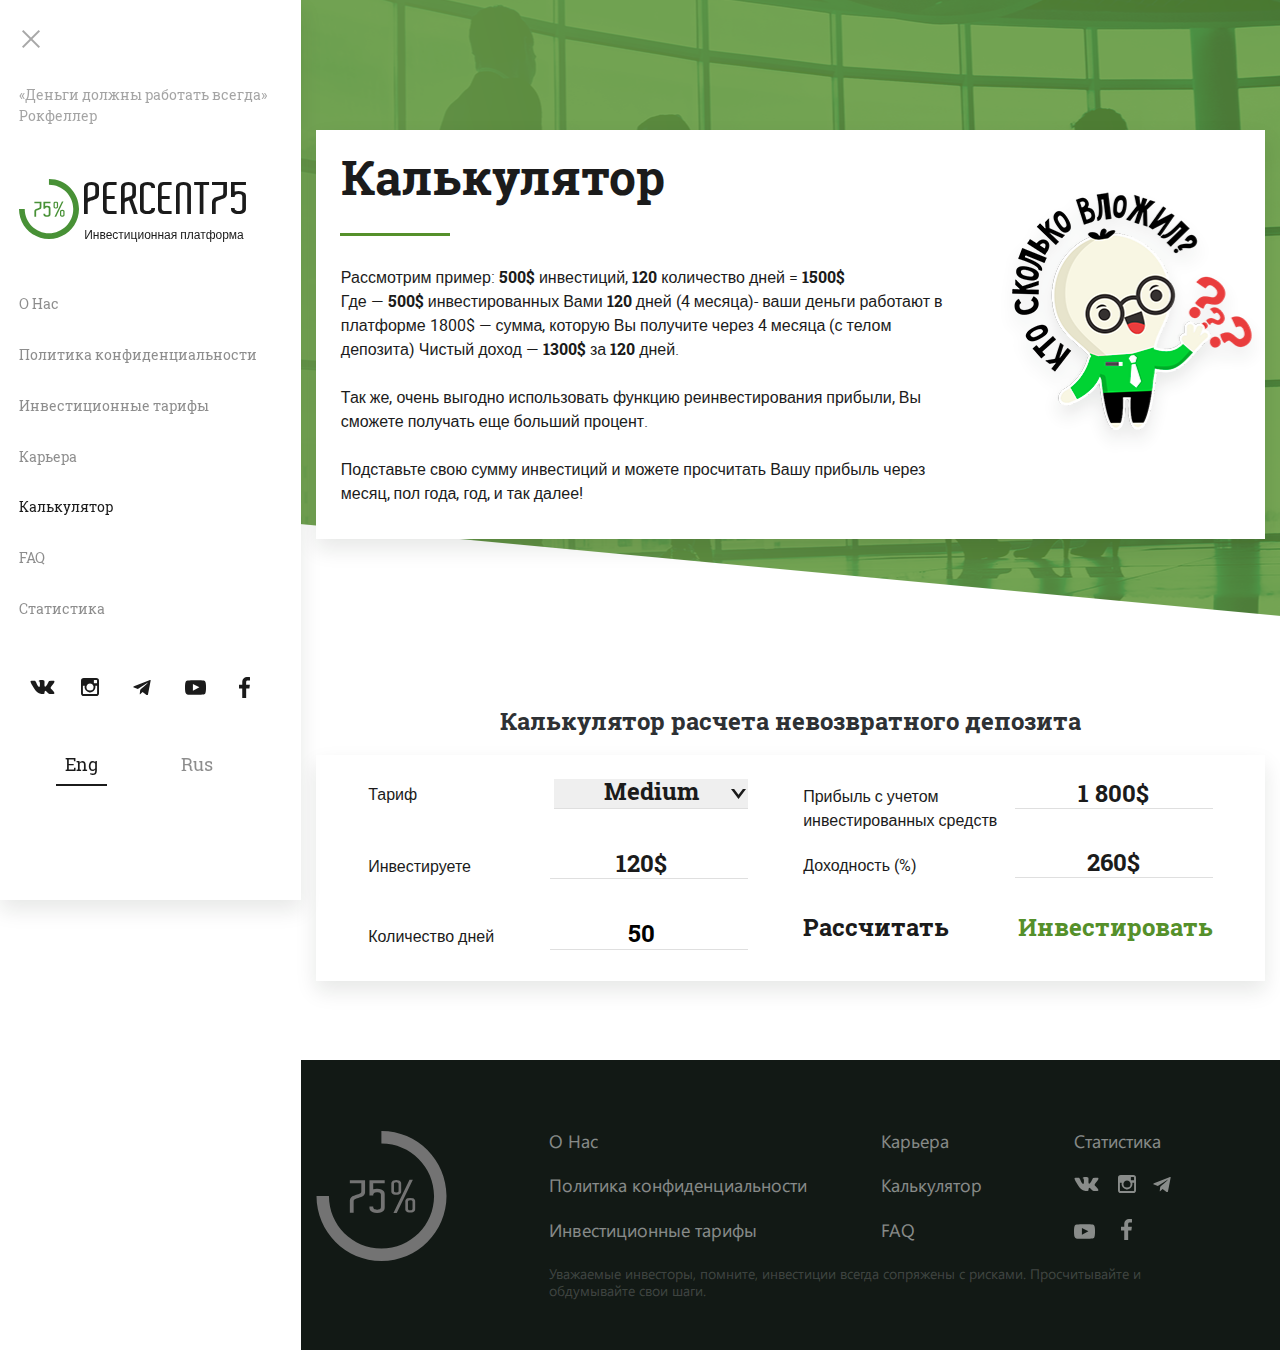
==== commit 29676b48: "calc script" ====
--- a/calc.html
+++ b/calc.html
@@ -102,24 +102,24 @@
                 </div>
                 <div class="form__row">
                   <label class="form__label" for="invest">Инвестируете</label>
-                  <input type="text" class="form__input" placeholder="120$" id="invest" name="invest">
+                  <input type="number" class="form__input" min="25" placeholder="120$" id="invest" name="invest" required value="">
                 </div>
                 <div class="form__row">
                   <label class="form__label" for="term">Количество дней</label>
-                  <input type="text" class="form__input" placeholder="40" id="term" name="term">
+                  <input type="number" class="form__input" min="25" placeholder="50" id="term" name="term" required value="50" readonly>
                 </div>
               </div>
               <div class="form__column">
                 <div class="form__row  form__row--margin-small">
                   <label class="form__label" for="income">Прибыль с учетом<br>инвестированных средств</label>
-                  <input type="text" class="form__input" placeholder="1 800$" id="income" name="income">
+                  <input type="text" class="form__input" placeholder="1 800$" id="income" name="income" readonly>
                 </div>
                 <div class="form__row  form__row--margin-middle">
                   <label class="form__label" for="profit">Доходность (%)</label>
-                  <input type="text" class="form__input" placeholder="260$" id="profit" name="profit">
+                  <input type="text" class="form__input" placeholder="260$" id="profit" name="profit" readonly>
                 </div>
                 <div class="form__row">
-                  <button class="button  form__button" type="button">Рассчитать</button>
+                  <button class="button  form__button" type="button" id="calc-button">Рассчитать</button>
                   <button class="button  form__button  button--green" type="submit">Инвестировать</button>
                 </div>
               </div>
--- a/css/style.css
+++ b/css/style.css
@@ -731,44 +731,42 @@
 }
 .main {
   background-position: top center;
-  padding-top: 139px;
+  background-repeat: no-repeat;
+  padding-top: 130px;
 }
 .main--index {
   padding-top: 148px;
   padding-bottom: 79px;
   background-image: url('../img/index-bg.png');
-  background-repeat: no-repeat;
 }
 .main--stat {
   background-image: url('../img/stat-bg.png');
-  background-repeat: no-repeat;
   background-size: 100% 660px;
+  padding-top: 139px;
   padding-bottom: 199px;
 }
 .main--faq {
   background-image: url('../img/stat-bg.png');
-  background-repeat: no-repeat;
   background-size: 100% 660px;
+  padding-top: 139px;
   padding-bottom: 50px;
 }
 .main--policy {
-  padding-top: 129px;
   padding-bottom: 1px;
   background-image: url('../img/policy-bg.png');
-  background-repeat: no-repeat;
 }
 .main--invest {
-  padding-top: 130px;
   padding-bottom: 90px;
   background-image: url('../img/invest-bg.png');
-  background-repeat: no-repeat;
   background-size: cover;
 }
 .main--calc {
-  padding-top: 130px;
   padding-bottom: 79px;
   background-image: url('../img/calc-bg.png');
-  background-repeat: no-repeat;
+}
+.main--career {
+  background-image: url('../img/career-bg.png');
+  padding-bottom: 49px;
 }
 .main__wrapper {
   display: flex;
@@ -868,6 +866,21 @@
     background-position: 101% 52px;
   }
 }
+.intro--career {
+  padding-top: 8px;
+  padding-left: 2.5%;
+  padding-bottom: 28px;
+  background-image: url(../img/join.png);
+  background-repeat: no-repeat;
+  background-size: 208px 243px;
+  background-position: 99% 12px;
+  min-width: 793px;
+}
+@media (max-width: 1460px) {
+  .intro--career {
+    background-position: 99% 79%;
+  }
+}
 .intro__text {
   font-family: 'Roboto', 'Helvetica', sans-serif;
   line-height: 24px;
@@ -892,6 +905,15 @@
 @media (max-width: 1160px) {
   .intro__text--margin {
     max-width: 84%;
+  }
+}
+.intro__text--margin-top {
+  margin-top: 59px;
+  max-width: 877px;
+}
+@media (max-width: 1460px) {
+  .intro__text--margin-top {
+    max-width: 75%;
   }
 }
 .intro__wrapper {
@@ -915,6 +937,11 @@
 }
 .title--width {
   max-width: 547px;
+}
+@media (max-width: 1360px) {
+  .title--max-width {
+    max-width: 75%;
+  }
 }
 .title--no-padding {
   padding-top: 0;
@@ -1067,6 +1094,19 @@
     width: 48%;
   }
 }
+.text-block--income {
+  box-shadow: 0 10px 20px 0 rgba(18, 25, 21, 0.1);
+  width: 749px;
+  background-image: url('../img/income.png');
+  background-repeat: no-repeat;
+  background-position: 98% 20px;
+  background-size: 190px 219px;
+  position: relative;
+  z-index: 1;
+  padding-top: 6px;
+  padding-left: 30px;
+  padding-bottom: 35px;
+}
 .text-block__content {
   font-size: 18px;
   line-height: 27px;
@@ -1084,6 +1124,12 @@
 }
 .text-block__content--margin-top {
   margin-top: 21px;
+}
+.text-block__content + .text-block__content {
+  margin-top: 26px;
+}
+.text-block__content--narrow {
+  max-width: 464px;
 }
 .video {
   box-sizing: border-box;
@@ -1442,6 +1488,10 @@
   line-height: 24px;
   color: #1b1b1b;
   opacity: 1;
+  background-image: url('../img/check-sign.svg');
+  background-repeat: no-repeat;
+  background-size: 15px 10px;
+  background-position: 98.6% 10px;
 }
 .form__option {
   text-align: center;
@@ -1463,7 +1513,11 @@
   border-bottom: 1px solid #dfdfdf;
   text-align: center;
   font-family: inherit;
+  font-weight: 700;
   font-size: 24px;
+}
+.form__input--error {
+  border-bottom: 1px solid red;
 }
 .form__input::-webkit-input-placeholder {
   font-family: inherit;
@@ -1503,9 +1557,230 @@
   padding: 0;
   font-family: inherit;
   color: inherit;
+  cursor: pointer;
 }
 .button--green {
   color: #55902a;
+}
+.table-block {
+  margin-top: 286px;
+  margin-bottom: 108px;
+}
+@media (max-width: 1440px) {
+  .table-block {
+    margin-top: 21%;
+  }
+}
+.table-block--no-margin {
+  margin: 0;
+  margin-top: -10px;
+}
+.table-block__note {
+  font-family: 'Roboto', 'Helvetica', sans-serif;
+  line-height: 24px;
+  text-align: center;
+  max-width: 776px;
+  margin-left: auto;
+  margin-right: auto;
+  margin-top: 14px;
+}
+.table {
+  background-color: #ffffff;
+  margin-top: 53px;
+  border-collapse: collapse;
+  box-shadow: 0 10px 20px 0 rgba(18, 25, 21, 0.1);
+  width: 100%;
+  max-width: 947px;
+  margin-left: auto;
+  margin-right: auto;
+  line-height: 24px;
+}
+.table--no-margin {
+  margin: 0;
+  margin-left: 17%;
+  width: 83%;
+}
+@media (max-width: 1200px) {
+  .table--no-margin {
+    margin-left: 13%;
+  }
+}
+.table tbody {
+  display: flex;
+  flex-direction: column;
+}
+.table__row {
+  border-bottom: 1px solid #dfdfdf;
+  display: flex;
+  margin-left: 21px;
+  margin-right: 29px;
+}
+.table__row--no-border {
+  border-bottom: 0;
+  justify-content: flex-start;
+  margin-left: 0;
+  margin-right: 0;
+}
+.table__row:last-child {
+  border-bottom: 0;
+  margin-bottom: 2px;
+}
+.table__row--margin {
+  margin-left: 29px;
+  margin-right: 34px;
+  margin-top: 18px;
+  padding-bottom: 24px;
+}
+.table__row--margin .table__th {
+  width: 131px;
+}
+.table__row--margin .table__th--left {
+  width: 107px;
+}
+.table__row--justify {
+  justify-content: space-between;
+}
+.table__th {
+  font-family: 'Roboto', 'Helvetica', sans-serif;
+  font-weight: 400;
+  text-align: center;
+}
+.table__th--height {
+  line-height: 35px;
+}
+.table__th--align-left {
+  line-height: 23px;
+  text-align: left;
+  width: 64px;
+}
+.table__th--half-width {
+  width: 52%;
+}
+.table__th--third-width {
+  width: 34%;
+}
+.table__th--indent-1 {
+  margin-right: 6.3%;
+}
+.table__th--indent-1.table__th--align-left {
+  padding-top: 15px;
+  padding-bottom: 10px;
+}
+.table__th--indent-2 {
+  margin-right: 26.8%;
+}
+.table__th--indent-3 {
+  margin-right: 13.5%;
+}
+.table__th--indent-4 {
+  margin-right: 14%;
+}
+.table__th--left {
+  text-align: left;
+  padding-left: 20px;
+  box-sizing: border-box;
+}
+.table__td {
+  width: 64px;
+  font-family: 'Roboto Slab', 'Times New Roman', serif;
+  font-weight: 700;
+  padding-top: 15px;
+  padding-bottom: 10px;
+}
+.table__td--indent-1 {
+  margin-right: 6.3%;
+}
+.table__td--indent-2 {
+  margin-right: 26.8%;
+}
+.table__td--indent-3 {
+  margin-right: 13.5%;
+}
+.table__td--indent-4 {
+  margin-right: 14%;
+}
+.table__td--center {
+  text-align: center;
+  width: 131px;
+}
+.table__td--padding {
+  padding-left: 28px;
+  width: 107px;
+  box-sizing: border-box;
+}
+@media screen and (-ms-high-contrast: active), (-ms-high-contrast: none) {
+  .table__th--half-width {
+    width: 50%;
+  }
+  .table__th--third-width {
+    width: 23%;
+  }
+  .table__td {
+    width: 24%;
+    min-width: 64px;
+  }
+  .table__th--align-left {
+    width: 22%;
+  }
+  .table__th--indent-1.table__th--align-left {
+    width: 30%;
+  }
+  .table__th--indent-1,
+  .table__td--indent-1,
+  .table__th--indent-2,
+  .table__td--indent-2,
+  .table__td--indent-3,
+  .table__th--indent-3,
+  .table__td--indent-4,
+  .table__th--indent-4 {
+    margin-right: 0;
+  }
+  .table--no-margin .table__row--margin .table__th--left {
+    width: 15%;
+  }
+  .table--no-margin .table__row--margin .table__th {
+    width: 15%;
+  }
+  .table--no-margin .table__td {
+    width: 23%;
+  }
+}
+@supports (-ms-ime-align: auto) {
+  .table__th--half-width {
+    width: 50%;
+  }
+  .table__th--third-width {
+    width: 23%;
+  }
+  .table__td {
+    width: 24%;
+    min-width: 64px;
+  }
+  .table__th--align-left {
+    width: 22%;
+  }
+  .table__th--indent-1.table__th--align-left {
+    width: 30%;
+  }
+  .table__th--indent-1,
+  .table__td--indent-1,
+  .table__th--indent-2,
+  .table__td--indent-2,
+  .table__td--indent-3,
+  .table__th--indent-3,
+  .table__td--indent-4,
+  .table__th--indent-4 {
+    margin-right: 0;
+  }
+  .table--no-margin .table__row--margin .table__th--left {
+    width: 15%;
+  }
+  .table--no-margin .table__row--margin .table__th {
+    width: 15%;
+  }
+  .table--no-margin .table__td {
+    width: 23%;
+  }
 }
 .site-footer {
   background-color: #121915;
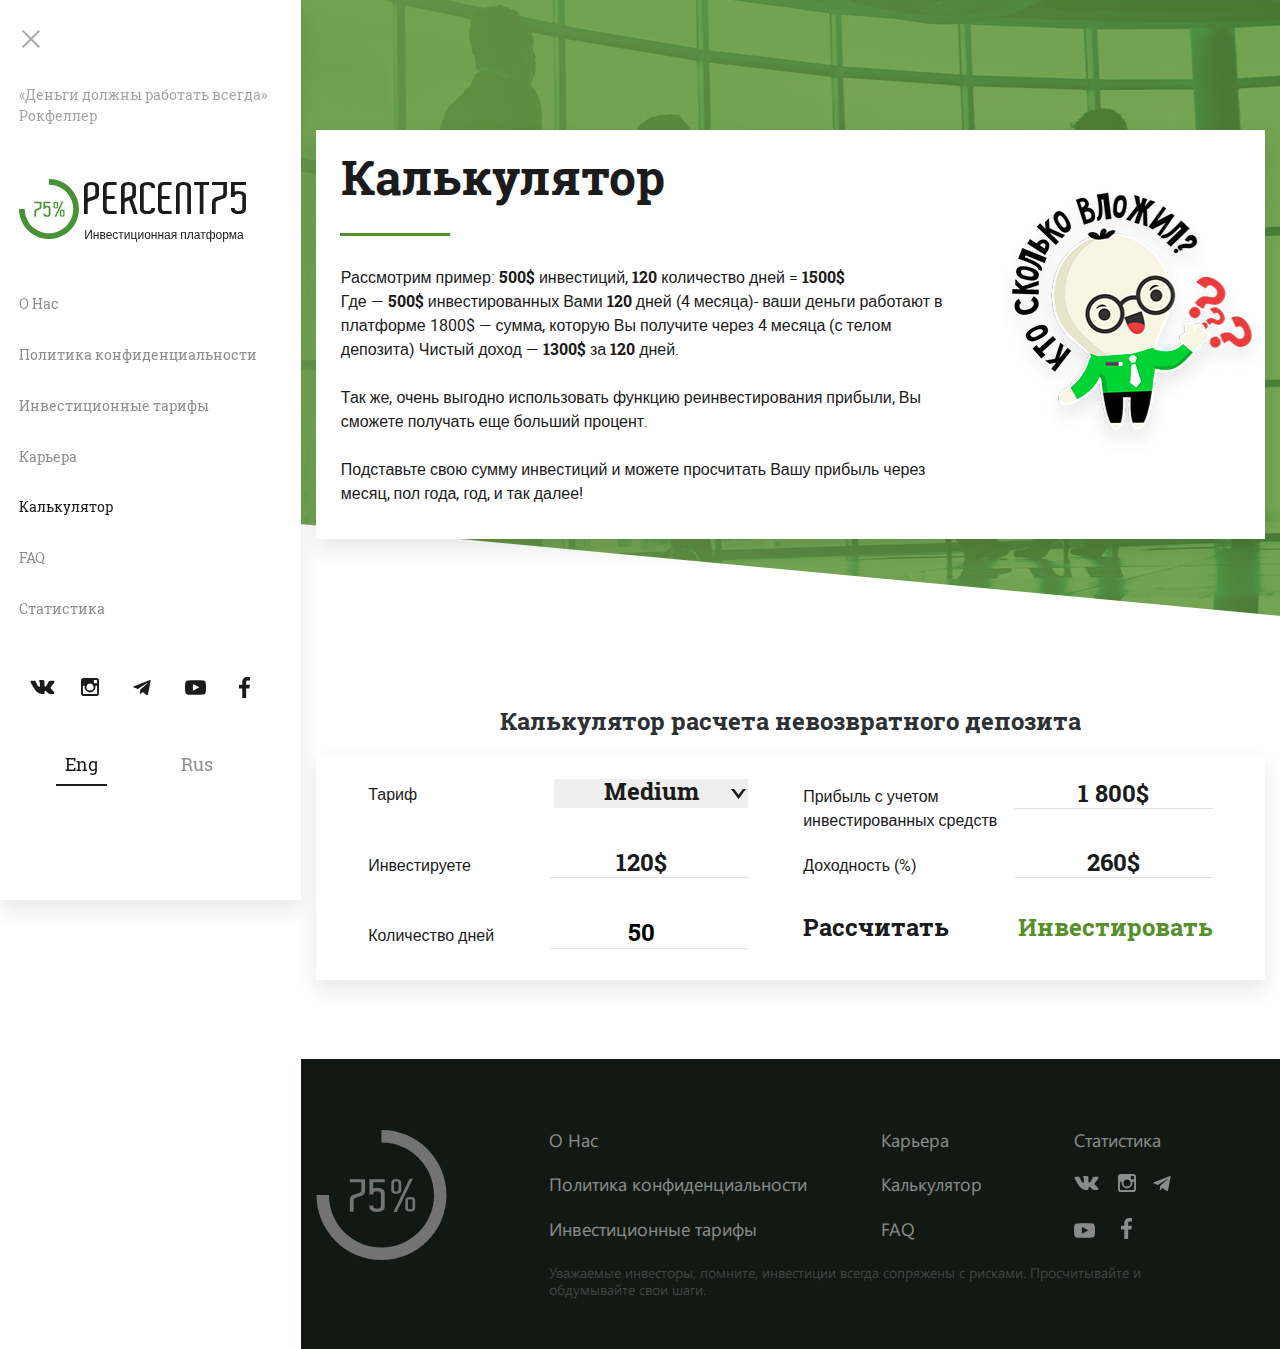
==== commit b731e57d: "min" ====
--- a/calc.html
+++ b/calc.html
@@ -5,7 +5,7 @@
     <meta http-equiv="X-UA-Compatible" content="IE=edge">
     <meta name="format-detection" content="telephone=no">
     <title>percent75: калькулятор</title>
-    <link href="css/style.css" rel="stylesheet">
+    <link href="css/style.min.css" rel="stylesheet">
   </head>
   <body>
     <header class="site-header">
@@ -102,7 +102,7 @@
                 </div>
                 <div class="form__row">
                   <label class="form__label" for="invest">Инвестируете</label>
-                  <input type="number" class="form__input" min="25" placeholder="120$" id="invest" name="invest" required value="">
+                  <input type="number" class="form__input" min="250" placeholder="120$" id="invest" name="invest" required value="">
                 </div>
                 <div class="form__row">
                   <label class="form__label" for="term">Количество дней</label>
@@ -172,7 +172,7 @@
       </footer>
     </div>
     
-    <script src="js/script.js"></script>
+    <script src="js/script.min.js"></script>
     
   </body>
 </html>
--- a/css/style.min.css
+++ b/css/style.min.css
@@ -0,0 +1,2 @@
+/*! normalize.css v7.0.0 | MIT License | github.com/necolas/normalize.css */
+html{line-height:1.15;-ms-text-size-adjust:100%;-webkit-text-size-adjust:100%}body,sub,sup{position:relative}body{width:100%;min-width:1024px;min-height:100vh;font-family:'Roboto Slab','Times New Roman',serif;font-weight:400;margin:0;padding:0;color:#1b1b1b;background-color:#fff;display:-webkit-box;display:-ms-flexbox;display:flex;-ms-flex-negative:0;flex-shrink:0;-ms-flex-wrap:nowrap;flex-wrap:nowrap;-webkit-box-orient:horizontal;-webkit-box-direction:normal;-ms-flex-direction:row;flex-direction:row;font-size:16px;line-height:1.2}article,aside,details,figcaption,figure,footer,header,main,menu,nav,section{display:block}h1{font-size:2em;margin:.67em 0}figure{margin:1em 40px}hr{-webkit-box-sizing:content-box;box-sizing:content-box;height:0;overflow:visible}code,kbd,pre,samp{font-family:monospace,monospace;font-size:1em}a{background-color:transparent;-webkit-text-decoration-skip:objects}abbr[title]{border-bottom:none;-webkit-text-decoration:underline dotted;text-decoration:underline dotted}b,strong{font-weight:bolder}dfn{font-style:italic}mark{background-color:#ff0;color:#000}small{font-size:80%}sub,sup{font-size:75%;line-height:0;vertical-align:baseline}sub{bottom:-.25em}sup{top:-.5em}audio,canvas,video{display:inline-block}audio:not([controls]){display:none;height:0}img{border-style:none;max-width:100%;height:auto}svg:not(:root){overflow:hidden}button,input,optgroup,select,textarea{font-family:sans-serif;font-size:100%;line-height:1.15;margin:0}button,input{overflow:visible}button,select{text-transform:none}[type=reset],[type=submit],button,html [type=button]{-webkit-appearance:button}[type=button]::-moz-focus-inner,[type=reset]::-moz-focus-inner,[type=submit]::-moz-focus-inner,button::-moz-focus-inner{border-style:none;padding:0}[type=button]:-moz-focusring,[type=reset]:-moz-focusring,[type=submit]:-moz-focusring,button:-moz-focusring{outline:1px dotted ButtonText}fieldset{padding:.35em .75em .625em}legend{color:inherit;display:table;max-width:100%;white-space:normal}progress{display:inline-block;vertical-align:baseline}textarea{overflow:auto}[type=checkbox],[type=radio],legend{-webkit-box-sizing:border-box;box-sizing:border-box;padding:0}[type=number]::-webkit-inner-spin-button,[type=number]::-webkit-outer-spin-button{height:auto}[type=search]{-webkit-appearance:textfield;outline-offset:-2px}[type=search]::-webkit-search-cancel-button,[type=search]::-webkit-search-decoration{-webkit-appearance:none}::-webkit-file-upload-button{-webkit-appearance:button;font:inherit}summary{display:list-item}[hidden],template{display:none}@font-face{font-family:'Aldo';src:url(../fonts/aldo.woff2) format('woff2'),url(../fonts/aldo.woff) format('woff'),url(../fonts/aldo.ttf) format('truetype');font-weight:400;font-style:normal}@font-face{font-family:'Roboto';src:url(../fonts/roboto-regular.woff2) format('woff2'),url(../fonts/roboto-regular.woff) format('woff'),url(../fonts/roboto-regular.ttf) format('truetype');font-weight:400;font-style:normal}@font-face{font-family:'Roboto Slab';src:url(../fonts/roboto-slab-regular.ttf) format('truetype');font-weight:400;font-style:normal}@font-face{font-family:'Roboto Slab';src:url(../fonts/roboto-slab-bold.ttf) format('truetype');font-weight:700;font-style:normal}@font-face{font-family:'Ubuntu';src:url(../fonts/ubuntu-regular.woff2) format('woff2'),url(../fonts/ubuntu-regular.woff) format('woff'),url(../fonts/ubuntu-regular.ttf) format('truetype');font-weight:400;font-style:normal}@font-face{font-family:'Segoe UI';src:url(../fonts/segoe-ui-regular.woff) format('woff'),url(../fonts/segoe-ui-regular.ttf) format('truetype');font-weight:400;font-style:normal}.visually-hidden:not(:focus):not(:active),input[type=checkbox].visually-hidden,input[type=radio].visually-hidden{position:absolute;width:1px;height:1px;margin:-1px;border:0;padding:0;white-space:nowrap;-webkit-clip-path:inset(100%);clip-path:inset(100%);clip:rect(0 0 0 0);overflow:hidden}.flex-wrapper{width:100%}.flex-wrapper--padding{padding-left:301px}.site-header{height:100%;max-width:301px;background-color:#fff;-webkit-box-shadow:0 10px 20px 0 rgba(18,25,21,.1);box-shadow:0 10px 20px 0 rgba(18,25,21,.1);-webkit-box-sizing:border-box;box-sizing:border-box;padding-top:30px;padding-left:1.5%;z-index:1;position:fixed;top:0;left:0;overflow-y:auto;overflow-x:hidden}.site-header--close-menu{height:22px;min-height:22px;width:24px;background-color:transparent;-webkit-box-shadow:none;box-shadow:none;position:absolute;left:0;top:0;overflow:visible}.site-header__wrapper--no-js{display:block}.site-header__wrapper--hidden{display:none}.site-header__button{background-color:transparent;border:0;cursor:pointer;display:block;background-repeat:no-repeat;background-position:top 0;height:22px;width:24px;background-image:url(../img/burger-sign.png)}.site-header__button--close{width:18px;background-image:url(../img/cross-sign.png);margin-left:3px}.main-nav__quote{margin-top:32px}.main-nav__logo{margin-top:40px}.main-nav__list{list-style:none;padding:0;margin:43px 0 0;font-size:14px}.main-nav__item{margin-bottom:34px}.main-nav__link{color:rgba(27,27,27,.5);text-decoration:none}.main-nav__link--active{color:#1b1b1b}.main-nav__link[href]:hover{text-decoration:underline}.quote{quotes:'«' '»';color:rgba(27,27,27,.4);font-size:14px;line-height:21px}.quote__author{font-style:normal}.logo--wide{width:272px}.logo--small,.logo--small a{width:131px;min-height:130px}.logo--big{margin-top:2px}.logo--big,.logo--big img{width:200px;height:200px}.logo--small a{display:block;line-height:0}.logo__link{display:-webkit-box;display:-ms-flexbox;display:flex;-ms-flex-negative:0;flex-shrink:0;width:100%;text-decoration:none;color:#1b1b1b;line-height:1.2}.logo__link img{width:60px;height:86px}.logo__text{margin-left:5px;font-family:'Roboto','Helvetica',sans-serif;font-size:12px;margin-top:8px}.logo__title{font-family:'Aldo','Helvetica',sans-serif;font-size:44px}.social{list-style:none;margin:0;padding:0;font-size:0}.social__item{display:inline-block;vertical-align:middle}.social__link{display:block;background-repeat:no-repeat}.social__link--vk{width:25px;height:14px}.social__link--inst{width:18px;height:18px}.social__link--tg{width:18px;height:15px}.social__link--yt{width:21px;height:15px}.social__link--fb{width:11px;height:21px}.social--narrow .social__link--inst{margin-left:19px}.social--narrow .social__link--tg{margin-left:17px}.social--narrow .social__link--yt{margin-top:30px}.social--narrow .social__link--fb{margin-top:26px;margin-left:26px}.social--wide{margin-top:59px}.social--wide .social__link--vk{margin-left:11px}.social--wide .social__link--inst{margin-left:26px}.social--wide .social__link--tg,.social--wide .social__link--yt{margin-left:34px}.social--wide .social__link--fb{margin-left:33px}.social--dark .social__link--vk{background-image:url(../img/vk-white.svg)}.social--dark .social__link--inst{background-image:url(../img/inst-white.svg)}.social--dark .social__link--tg{background-image:url(../img/tg-white.svg)}.social--dark .social__link--yt{background-image:url(../img/yt-white.svg)}.social--dark .social__link--fb{background-image:url(../img/fb-white.svg)}.social--white .social__link--vk{background-image:url(../img/vk.svg)}.social--white .social__link--inst{background-image:url(../img/inst.svg)}.social--white .social__link--tg{background-image:url(../img/tg.svg)}.social--white .social__link--yt{background-image:url(../img/yt.svg)}.social--white .social__link--fb{background-image:url(../img/fb.svg)}.language-toogle{list-style:none;margin:45px 0 0;padding:0 0 40px;font-size:18px}.language-toogle__item{display:inline-block}.language-toogle__item--en{margin-left:37px}.language-toogle__item--ru{margin-left:61px}.language-toogle__button{color:#1b1b1b;display:inline-block;padding:11px 9px;text-decoration:none;position:relative}.language-toogle__button::after{position:absolute;content:'';width:100%;height:2px;left:0;bottom:0;background-color:#1b1b1b}.language-toogle__button--active{color:rgba(27,27,27,.5)}.language-toogle__button--active::after{display:none}.main{background-position:top center;background-repeat:no-repeat;padding-top:130px}.main--index{padding-top:148px;padding-bottom:79px;background-image:url(../img/index-bg.png)}.main--faq,.main--stat{background-image:url(../img/stat-bg.png);background-size:100% 660px;padding-top:139px;padding-bottom:199px}.main--faq{padding-bottom:50px}.main--policy{padding-bottom:1px;background-image:url(../img/policy-bg.png)}.main--invest{padding-bottom:90px;background-image:url(../img/invest-bg.png);background-size:cover}.main--calc{padding-bottom:79px;background-image:url(../img/calc-bg.png)}.main--career{background-image:url(../img/career-bg.png);padding-bottom:49px}.main__wrapper{display:-webkit-box;display:-ms-flexbox;display:flex;-ms-flex-negative:0;flex-shrink:0;-ms-flex-wrap:nowrap;flex-wrap:nowrap;margin-top:140px;-webkit-box-align:start;-ms-flex-align:start;align-items:flex-start}.main__wrapper--smaller-height{margin-top:0}.wrapper{width:100%;max-width:1180px;margin-left:auto;margin-right:auto;padding-left:15px;padding-right:15px;-webkit-box-sizing:border-box;box-sizing:border-box}.wrapper--flex{display:-webkit-box;display:-ms-flexbox;display:flex;-ms-flex-negative:1;flex-shrink:1;max-width:1140px}.intro{padding-left:4.322%;-webkit-box-shadow:0 10px 20px 0 rgba(18,25,21,.1);box-shadow:0 10px 20px 0 rgba(18,25,21,.1);background-color:#fff}.intro--stat{padding-bottom:110px;width:742px;min-height:84px;background-image:url(../img/grow.png);background-repeat:no-repeat;background-size:212px 228px;background-position:99.6% -4px}.intro--transparent{background-color:transparent;-webkit-box-shadow:none;box-shadow:none}.intro--policy,.intro--welcome{-webkit-box-sizing:border-box;box-sizing:border-box}.intro--policy{min-width:793px;margin-left:20px;padding-left:31px;padding-top:10px;padding-bottom:13px;width:80.17%}.intro--welcome{background-image:url(../img/welcome.png);background-repeat:no-repeat;background-size:224px 253px;background-position:102% 2px;width:100%;min-height:263px;padding-right:11.8644%}@media (max-width:1180px){.intro--welcome{background-size:214px 253px;background-position:102.5% 2px}}.intro--index{display:-webkit-box;display:-ms-flexbox;display:flex;-ms-flex-negative:0;flex-shrink:0;-ms-flex-wrap:nowrap;flex-wrap:nowrap;padding-left:3.7288%}.intro--calc,.intro--invest{-webkit-box-sizing:border-box;box-sizing:border-box}.intro--invest{width:59%;padding:9px 15.65% 12px 2.6%}.intro--calc{background-image:url(../img/calc.png);background-repeat:no-repeat;background-size:280px 278px;background-position:99% 52px;padding:8px 24% 18px 2.62%;min-width:793px}@media (max-width:1460px){.intro--calc{background-position:101% 52px}}.intro--career{padding-top:8px;padding-left:2.5%;padding-bottom:28px;background-image:url(../img/join.png);background-repeat:no-repeat;background-size:208px 243px;background-position:99% 12px;min-width:793px}@media (max-width:1460px){.intro--career{background-position:99% 79%}}.intro__text{font-family:'Roboto','Helvetica',sans-serif;line-height:24px;margin-top:51px;max-width:806px}.intro__text--small{font-size:14px;line-height:21px;margin-top:21px;max-width:611px}.intro__text--margin{margin-top:24px;max-width:832px}@media (max-width:1460px){.intro__text--margin{max-width:90%}}@media (max-width:1160px){.intro__text--margin{max-width:84%}}.intro__text--margin-top{margin-top:59px;max-width:877px}@media (max-width:1460px){.intro__text--margin-top{max-width:75%}}.intro__wrapper{margin-left:4.122%;width:55%}.intro__mark{font-family:'Roboto Slab','Times New Roman',serif;font-weight:700}.title{margin-top:0;margin-bottom:0;font-weight:700;font-size:48px;position:relative;padding-top:10px}.title--white{color:#fff}.title--width{max-width:547px}@media (max-width:1360px){.title--max-width{max-width:75%}}.title--no-padding{padding-top:0;margin-bottom:41px}.title--margin-bottom{margin-bottom:59px}.title--underline::after,.title--white.title--underline::after{position:absolute;content:'';width:110px;height:3px;background-color:#55902a;left:-1px;bottom:-30px}.title--white.title--underline::after{background-color:#fff;bottom:-27px}.title--no-padding::after{bottom:-15px}.subtitle{font-weight:700;font-size:24px;line-height:27px;color:#2e3134}.subtitle--indent{margin-bottom:29px}.subtitle--centered{text-align:center}.subtitle--no-margin-bottom{margin-bottom:0}.subtitle--width{max-width:560px;margin-left:auto;margin-right:auto;line-height:36px}.subtitle--underline{margin-top:0;margin-bottom:0;position:relative;padding-bottom:14px}.subtitle--underline::after{position:absolute;content:'';left:-2px;bottom:-4px;width:110px;height:3px;background-color:#55902a}.directions{margin-top:216px;min-width:793px}.directions__list{list-style:none;margin:0;display:-webkit-box;display:-ms-flexbox;display:flex;-ms-flex-negative:0;flex-shrink:0;-ms-flex-wrap:wrap;flex-wrap:wrap;-ms-flex-pack:distribute;justify-content:space-around;padding:0 5px}.directions__item{background-color:#fff;-webkit-box-shadow:0 10px 20px 0 rgba(18,25,21,.1);box-shadow:0 10px 20px 0 rgba(18,25,21,.1);-webkit-box-sizing:border-box;box-sizing:border-box;width:226px;height:233px;font-family:'Roboto','Helvetica',sans-serif;text-align:center;padding-top:127px;line-height:24px}.directions__item--crypto-currency{background-image:url(../img/crypto.svg);background-repeat:no-repeat;background-position:center 33px}.directions__item--intellectual-property,.directions__item--start-up{background-image:url(../img/startup.svg);background-repeat:no-repeat;background-position:center 33px}.directions__item--intellectual-property{background-image:url(../img/invest.svg)}.text-block,.text-block--underline{-webkit-box-sizing:border-box;box-sizing:border-box}.text-block--underline{max-width:821px;padding-bottom:32px;position:relative;padding-right:10px}.text-block--underline::after{position:absolute;content:'';width:100%;height:1px;left:0;bottom:7px;background-color:#ececec}.text-block--white{background-color:#fff}.text-block--middle{margin-top:110px;margin-left:-67px;padding:26px 5% 38px 2.6%;-webkit-box-shadow:0 10px 20px 0 rgba(18,25,21,.1);box-shadow:0 10px 20px 0 rgba(18,25,21,.1);width:51%}.text-block--narrow{background-color:#fff;width:401px;margin-left:20px;padding:25px 32px 23px 28px}@media (max-width:1490px){.text-block--narrow{width:48%}}.text-block--income{-webkit-box-shadow:0 10px 20px 0 rgba(18,25,21,.1);box-shadow:0 10px 20px 0 rgba(18,25,21,.1);width:749px;background-image:url(../img/income.png);background-repeat:no-repeat;background-position:98% 20px;background-size:190px 219px;position:relative;z-index:1;padding-top:6px;padding-left:30px;padding-bottom:35px}.text-block__content{font-size:18px;line-height:27px;color:#2e3134;margin-top:0;margin-bottom:0;font-family:'Roboto','Helvetica',sans-serif}.text-block__content--smaller{font-size:16px;line-height:24px}.text-block__content--ubuntu{font-family:'Ubuntu','Helvetica',sans-serif}.text-block__content--margin-top{margin-top:21px}.text-block__content+.text-block__content{margin-top:26px}.text-block__content--narrow{max-width:464px}.video{-webkit-box-sizing:border-box;box-sizing:border-box;width:750px;min-height:421px;background-image:url(../img/video-bg.png);background-repeat:no-repeat;background-size:contain;position:relative;margin-top:109px;margin-left:-10px}@media (max-width:1490px){.video{width:63%}}.video__overlay{position:absolute;content:'';width:100%;height:100%;background-image:url(../img/play-sign.png);background-repeat:no-repeat;background-position:center}.stats{display:-webkit-box;display:-ms-flexbox;display:flex;-ms-flex-negative:1;flex-shrink:1;-ms-flex-wrap:wrap;flex-wrap:wrap;-webkit-box-pack:justify;-ms-flex-pack:justify;justify-content:space-between;margin-top:57px;margin-left:auto;margin-right:auto;max-width:1140px;min-width:793px}.stats__info{width:22.982%;height:220px;-webkit-box-sizing:border-box;box-sizing:border-box;-webkit-box-shadow:0 10px 20px 0 rgba(18,25,21,.1);box-shadow:0 10px 20px 0 rgba(18,25,21,.1);background-color:#fff;text-align:center;padding-top:53px;margin:0;font-family:'Roboto','Helvetica',sans-serif}.stats__value{font-family:'Roboto Slab','Times New Roman',serif;display:block;color:#55902a;font-weight:700;font-size:24px;line-height:38px;margin-bottom:26px}.stats__number{display:block;font-size:48px}@media (max-width:1300px){.stats__number{font-size:44px}}.note{color:rgba(255,255,255,.2);font-size:14px;font-family:'Segoe UI','Arial',sans-serif}.tabs{margin-top:104px;display:-webkit-box;display:-ms-flexbox;display:flex;-ms-flex-negative:0;flex-shrink:0;-ms-flex-wrap:nowrap;flex-wrap:nowrap;-webkit-box-align:start;-ms-flex-align:start;align-items:flex-start;-webkit-box-sizing:border-box;box-sizing:border-box;width:100%;min-width:793px}.tabs--bg{min-height:640px;background-image:url(../img/hello.png);background-repeat:no-repeat;background-size:227px 269px;background-position:-21px 104%}.tabs__quections{background-color:#fff;-webkit-box-shadow:0 10px 20px 0 rgba(18,25,21,.1);box-shadow:0 10px 20px 0 rgba(18,25,21,.1);width:25%;min-width:255px;-webkit-box-sizing:border-box;box-sizing:border-box;display:inline-block;padding-top:74px;padding-bottom:46px;position:relative;z-index:1;padding-left:4.52%}.tabs__quections-list{list-style:none;margin:0;padding:0}.tabs__quections-item{margin-bottom:29px}.tabs__quections-link{text-decoration:none;color:rgba(46,49,52,.5);font-size:18px}.tabs__quections-link--active{color:#2e3134}.tabs__answers{background-color:#fff;-webkit-box-shadow:0 10px 20px 0 rgba(18,25,21,.1);box-shadow:0 10px 20px 0 rgba(18,25,21,.1);width:77%;-webkit-box-sizing:border-box;box-sizing:border-box;display:inline-block;margin-top:19px;margin-left:-19px;padding:7px 19px 32px 39px}.tabs__answers-content{display:none}.tabs__answers-content--active{display:block}.link{text-decoration:none;color:inherit;border-bottom:1px solid #2e3134}.paynment{margin-top:225px;padding-right:20px;padding-left:20px}.paynment--margin{margin-top:141px;min-width:793px;-webkit-box-sizing:border-box;box-sizing:border-box}.paynment__list{list-style:none;margin:37px 0 0;padding:0;display:-webkit-box;display:-ms-flexbox;display:flex;-ms-flex-negative:0;flex-shrink:0;-ms-flex-wrap:wrap;flex-wrap:wrap;-webkit-box-pack:justify;-ms-flex-pack:justify;justify-content:space-between}.paynment__list--smaller-margin{margin-top:27px}.paynment__item{background-color:#fff;width:23%;height:100px;-webkit-box-shadow:0 10px 20px 0 rgba(18,25,21,.1);box-shadow:0 10px 20px 0 rgba(18,25,21,.1);-webkit-box-sizing:border-box;box-sizing:border-box;display:-webkit-box;display:-ms-flexbox;display:flex;-ms-flex-negative:0;flex-shrink:0;-ms-flex-wrap:wrap;flex-wrap:wrap;-webkit-box-pack:center;-ms-flex-pack:center;justify-content:center;-webkit-box-align:center;-ms-flex-align:center;align-items:center}.paynment__note{font-family:'Roboto','Helvetica',sans-serif;text-align:center;margin-top:35px}.paynment__note--smaller-margin{margin-top:27px}.promo{margin-top:248px;min-height:323px}.promo--bg-best{background-image:url(../img/best.png);background-repeat:no-repeat;background-size:268px 318px;background-position:87.5% 0}.promo__text{font-weight:700;font-size:24px;color:#fff;max-width:528px;width:52.75%;padding-top:43px;margin-left:10%}.deposit{-webkit-box-sizing:border-box;box-sizing:border-box;max-width:1140px;margin-left:auto;margin-right:auto;background-color:#fff;-webkit-box-shadow:0 10px 20px 0 rgba(18,25,21,.1);box-shadow:0 10px 20px 0 rgba(18,25,21,.1);padding:16px 30px 11px 1.9%;margin-top:60px}.deposit--bg{background-image:url(../img/profit.png);background-repeat:no-repeat;background-position:100% 36px;background-size:260px 306px;margin-top:244px;padding-right:18%;padding-bottom:21px}@media (max-width:1160px){.deposit--bg{background-position:103% 36px;background-size:250px 301px}}.deposit__text{font-family:'Roboto','Helvetica',sans-serif;line-height:24px}.deposit__text+.deposit__text{margin-top:23px;margin-bottom:14px}.deposit__text-bold{font-family:'Roboto Slab','Times New Roman',serif;font-weight:700}.deposit__text-bold--big{font-size:24px}.deposit__note{font-family:'Roboto','Helvetica',sans-serif;color:rgba(27,27,27,.5)}.deposit__wrapper{display:-webkit-box;display:-ms-flexbox;display:flex;-ms-flex-wrap:nowrap;flex-wrap:nowrap;-ms-flex-negative:1;flex-shrink:1;-webkit-box-pack:justify;-ms-flex-pack:justify;justify-content:space-between;-webkit-box-align:start;-ms-flex-align:start;align-items:flex-start}.deposit__column{max-width:260px}.deposit__column--shadow{-webkit-box-shadow:0 10px 20px 0 rgba(18,25,21,.1);box-shadow:0 10px 20px 0 rgba(18,25,21,.1);padding-left:11px;padding-right:11px;-webkit-box-sizing:border-box;box-sizing:border-box}.deposit__column--narrow{max-width:228px;margin-right:22px}.deposit__title{margin-top:50px;margin-bottom:40px}.calc{margin-top:169px}.calc__form{-webkit-box-pack:justify;-ms-flex-pack:justify;justify-content:space-between;padding-left:8.5%;padding-right:8.5%;-webkit-box-sizing:border-box;box-sizing:border-box}@media (max-width:1400px){.calc__form{padding-left:5.5%;padding-right:5.5%}}@media (max-width:1240px){.calc__form{padding-left:2%;padding-right:2%}}.form{-webkit-box-shadow:0 10px 20px 0 rgba(18,25,21,.1);box-shadow:0 10px 20px 0 rgba(18,25,21,.1);background-color:#fff;display:-webkit-box;display:-ms-flexbox;display:flex;-ms-flex-negative:1;flex-shrink:1;-ms-flex-wrap:nowrap;flex-wrap:nowrap;margin-left:auto;margin-right:auto}.form__column{width:48.5%;-webkit-box-sizing:border-box;box-sizing:border-box;margin-top:24px}.form__column--padding-right{padding-right:7.4%}@media (max-width:1400px){.form__column--padding-right{padding-right:3.5%}}@media (max-width:1240px){.form__column--padding-right{padding-right:2%}}.form__row{display:-webkit-box;display:-ms-flexbox;display:flex;-ms-flex-negative:1;flex-shrink:1;-ms-flex-wrap:nowrap;flex-wrap:nowrap;-webkit-box-pack:justify;-ms-flex-pack:justify;justify-content:space-between;-webkit-box-align:baseline;-ms-flex-align:baseline;align-items:baseline;margin-bottom:40px}.form__row:last-child{margin-bottom:31px}.form__row--margin-small{margin-bottom:16px}.form__row--margin-middle{margin-bottom:37px}.form__label{line-height:24px;font-family:'Roboto','Helvetica',sans-serif}.form__select::-ms-expand{display:none}.form__select{width:194px;padding-bottom:5px;border-bottom:1px solid #dfdfdf;text-align-last:center;-webkit-appearance:none;-moz-appearance:none;appearance:none;line-height:24px;color:#1b1b1b;opacity:1;background-image:url(../img/check-sign.svg);background-repeat:no-repeat;background-size:15px 10px;background-position:98.6% 10px}.form__input,.form__option,.form__select{border-radius:0;-webkit-box-shadow:none;box-shadow:none;border:0;text-align:center;font-family:inherit;font-weight:700;font-size:24px}.form__option{line-height:24px;color:#1b1b1b;opacity:1}.form__input{width:194px;border-bottom:1px solid #dfdfdf}.form__input--error{border-bottom:1px solid red}.form__input::-webkit-input-placeholder{font-family:inherit;font-weight:700;font-size:24px;line-height:24px;color:#1b1b1b;opacity:1}.form__input:-ms-input-placeholder,.form__input::-ms-input-placeholder{font-family:inherit;font-weight:700;font-size:24px;line-height:24px;color:#1b1b1b;opacity:1}.form__input::placeholder{font-family:inherit;font-weight:700;font-size:24px;line-height:24px;color:#1b1b1b;opacity:1}.form__button{font-family:'Roboto Slab','Times New Roman',serif;font-weight:700;font-size:24px;line-height:24px}.button{background-color:transparent;border:0;border-radius:0;-webkit-box-shadow:none;box-shadow:none;padding:0;font-family:inherit;color:inherit;cursor:pointer}.button--green{color:#55902a}.table-block{margin-top:286px;margin-bottom:108px}@media (max-width:1440px){.table-block{margin-top:21%}}.table-block--no-margin{margin:-10px 0 0}.table,.table-block__note{margin-left:auto;margin-right:auto;line-height:24px}.table-block__note{font-family:'Roboto','Helvetica',sans-serif;text-align:center;max-width:776px;margin-top:14px}.table{background-color:#fff;margin-top:53px;border-collapse:collapse;-webkit-box-shadow:0 10px 20px 0 rgba(18,25,21,.1);box-shadow:0 10px 20px 0 rgba(18,25,21,.1);width:100%;max-width:947px}.table--no-margin{margin:0 0 0 17%;width:83%}@media (max-width:1200px){.table--no-margin{margin-left:13%}}.table tbody,.table__row{display:-webkit-box;display:-ms-flexbox;display:flex}.table tbody{-webkit-box-orient:vertical;-webkit-box-direction:normal;-ms-flex-direction:column;flex-direction:column}.table__row{border-bottom:1px solid #dfdfdf;margin-left:21px;margin-right:29px}.table__row--no-border{border-bottom:0;-webkit-box-pack:start;-ms-flex-pack:start;justify-content:flex-start;margin-left:0;margin-right:0}.table__row:last-child{border-bottom:0;margin-bottom:2px}.table__row--margin{margin-left:29px;margin-right:34px;margin-top:18px;padding-bottom:24px}.table__row--margin .table__th{width:131px}.table__row--margin .table__th--left{width:107px}.table__row--justify{-webkit-box-pack:justify;-ms-flex-pack:justify;justify-content:space-between}.table__th{font-family:'Roboto','Helvetica',sans-serif;font-weight:400;text-align:center}.table__th--height{line-height:35px}.table__th--align-left{line-height:23px;text-align:left;width:64px}.table__th--half-width{width:52%}.table__th--third-width{width:34%}.table__th--indent-1{margin-right:6.3%}.table__th--indent-1.table__th--align-left{padding-top:15px;padding-bottom:10px}.table__th--indent-2{margin-right:26.8%}.table__th--indent-3{margin-right:13.5%}.table__th--indent-4{margin-right:14%}.table__th--left{text-align:left;padding-left:20px;-webkit-box-sizing:border-box;box-sizing:border-box}.table__td{width:64px;font-family:'Roboto Slab','Times New Roman',serif;font-weight:700;padding-top:15px;padding-bottom:10px}.table__td--indent-1{margin-right:6.3%}.table__td--indent-2{margin-right:26.8%}.table__td--indent-3{margin-right:13.5%}.table__td--indent-4{margin-right:14%}.table__td--center{text-align:center;width:131px}.table__td--padding{padding-left:28px;width:107px;-webkit-box-sizing:border-box;box-sizing:border-box}@media screen and (-ms-high-contrast:active),(-ms-high-contrast:none){.table__th--half-width{width:50%}.table__th--third-width{width:23%}.table__td{width:24%;min-width:64px}.table__th--align-left{width:22%}.table__th--indent-1.table__th--align-left{width:30%}.table__td--indent-1,.table__td--indent-2,.table__td--indent-3,.table__td--indent-4,.table__th--indent-1,.table__th--indent-2,.table__th--indent-3,.table__th--indent-4{margin-right:0}.table--no-margin .table__row--margin .table__th,.table--no-margin .table__row--margin .table__th--left{width:15%}.table--no-margin .table__td{width:23%}}@supports (-ms-ime-align:auto){.table__th--half-width{width:50%}.table__th--third-width{width:23%}.table__td{width:24%;min-width:64px}.table__th--align-left{width:22%}.table__th--indent-1.table__th--align-left{width:30%}.table__td--indent-1,.table__td--indent-2,.table__td--indent-3,.table__td--indent-4,.table__th--indent-1,.table__th--indent-2,.table__th--indent-3,.table__th--indent-4{margin-right:0}.table--no-margin .table__row--margin .table__th,.table--no-margin .table__row--margin .table__th--left{width:15%}.table--no-margin .table__td{width:23%}}.site-footer{background-color:#121915;margin-top:auto;padding-top:71px;padding-bottom:36px}.site-footer__wrapper{-ms-flex-wrap:nowrap;flex-wrap:nowrap;-webkit-box-orient:vertical;-webkit-box-direction:normal;-ms-flex-direction:column;flex-direction:column}.site-footer__nav,.site-footer__nav-wrapper,.site-footer__wrapper{display:-webkit-box;display:-ms-flexbox;display:flex;-ms-flex-negative:1;flex-shrink:1}.site-footer__nav{margin-left:13.489%;-ms-flex-wrap:nowrap;flex-wrap:nowrap}.site-footer__nav-wrapper{-ms-flex-wrap:wrap;flex-wrap:wrap;-webkit-box-orient:vertical;-webkit-box-direction:normal;-ms-flex-direction:column;flex-direction:column}.site-footer__nav-wrapper--wide{width:264px}.site-footer__nav-wrapper--narrow{width:101px;margin-left:10.512%}.site-footer__nav-wrapper--middle{width:110px;margin-left:14.102%}.site-footer__link{color:rgba(255,255,255,.5);text-decoration:none;font-family:'Segoe UI','Arial',sans-serif;font-size:18px;margin-bottom:23px}.site-footer__link:nth-child(3n){margin-bottom:0}.site-footer__link[href]:hover{text-decoration:underline}.site-footer__note{margin-top:25px;margin-left:13.489%}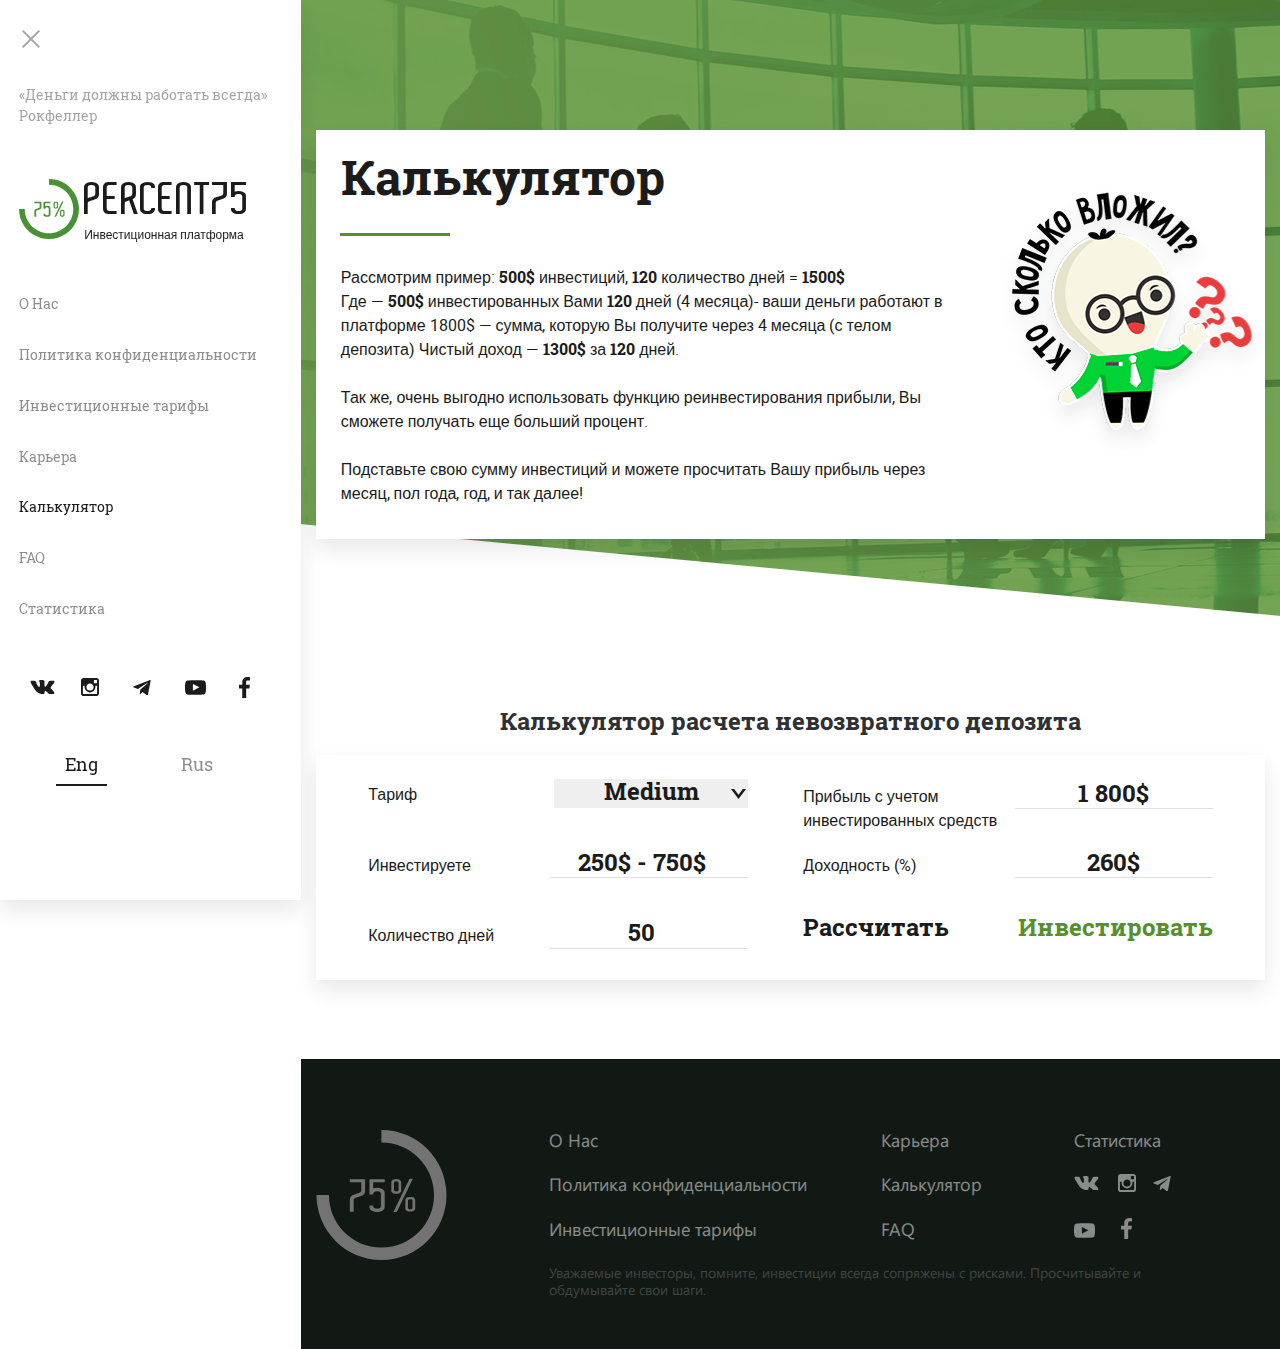
==== commit 9945b410: "final edits" ====
--- a/calc.html
+++ b/calc.html
@@ -97,16 +97,16 @@
                   <select class="form__select" id="tariff" name="tariff">
                     <option value="start" class="form__option">Start</option>
                     <option value="medium" class="form__option" selected>Medium</option>
-                    <option value="premium" class="form__option">Premium</option>
+                    <option value="premium" class="form__option">Premium</option><option value="unlimit" class="form__option">Тариф «75%»</option>
                   </select>
                 </div>
                 <div class="form__row">
                   <label class="form__label" for="invest">Инвестируете</label>
-                  <input type="number" class="form__input" min="250" placeholder="120$" id="invest" name="invest" required value="">
+                  <input type="number" class="form__input" min="250" placeholder="250$ - 750$" id="invest" name="invest" required value="">
                 </div>
                 <div class="form__row">
                   <label class="form__label" for="term">Количество дней</label>
-                  <input type="number" class="form__input" min="25" placeholder="50" id="term" name="term" required value="50" readonly>
+                  <input type="number" class="form__input" min="25" placeholder="50" id="term" name="term" required readonly>
                 </div>
               </div>
               <div class="form__column">
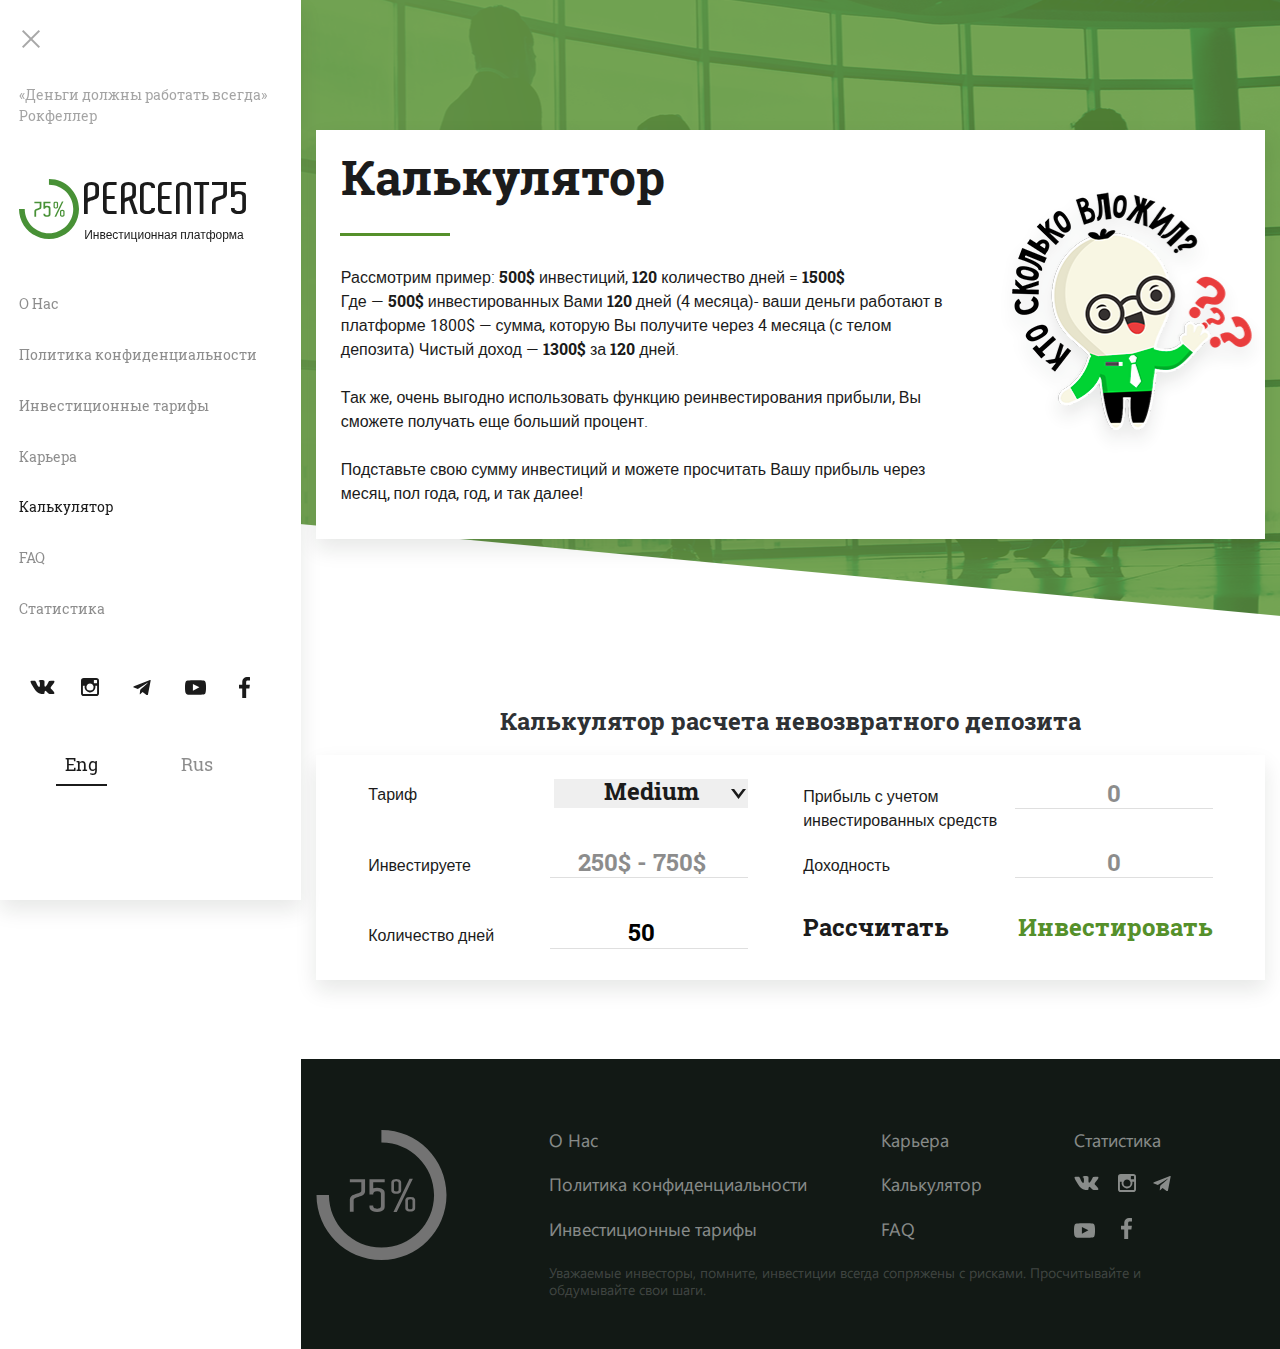
==== commit 5c6a83e8: "final calc" ====
--- a/calc.html
+++ b/calc.html
@@ -106,21 +106,21 @@
                 </div>
                 <div class="form__row">
                   <label class="form__label" for="term">Количество дней</label>
-                  <input type="number" class="form__input" min="25" placeholder="50" id="term" name="term" required readonly>
+                  <input type="number" class="form__input" min="25" placeholder="50" id="term" name="term" required readonly value="50">
                 </div>
               </div>
               <div class="form__column">
                 <div class="form__row  form__row--margin-small">
                   <label class="form__label" for="income">Прибыль с учетом<br>инвестированных средств</label>
-                  <input type="text" class="form__input" placeholder="1 800$" id="income" name="income" readonly>
+                  <input type="text" class="form__input" placeholder="0" id="income" name="income" readonly>
                 </div>
                 <div class="form__row  form__row--margin-middle">
-                  <label class="form__label" for="profit">Доходность (%)</label>
-                  <input type="text" class="form__input" placeholder="260$" id="profit" name="profit" readonly>
+                  <label class="form__label" for="profit">Доходность</label>
+                  <input type="text" class="form__input" placeholder="0" id="profit" name="profit" readonly>
                 </div>
                 <div class="form__row">
                   <button class="button  form__button" type="button" id="calc-button">Рассчитать</button>
-                  <button class="button  form__button  button--green" type="submit">Инвестировать</button>
+                  <button class="button  form__button  button--green" type="submit" id="submit-button">Инвестировать</button>
                 </div>
               </div>
             </form>
--- a/css/style.min.css
+++ b/css/style.min.css
@@ -1,2 +1,2 @@
 /*! normalize.css v7.0.0 | MIT License | github.com/necolas/normalize.css */
-html{line-height:1.15;-ms-text-size-adjust:100%;-webkit-text-size-adjust:100%}body,sub,sup{position:relative}body{width:100%;min-width:1024px;min-height:100vh;font-family:'Roboto Slab','Times New Roman',serif;font-weight:400;margin:0;padding:0;color:#1b1b1b;background-color:#fff;display:-webkit-box;display:-ms-flexbox;display:flex;-ms-flex-negative:0;flex-shrink:0;-ms-flex-wrap:nowrap;flex-wrap:nowrap;-webkit-box-orient:horizontal;-webkit-box-direction:normal;-ms-flex-direction:row;flex-direction:row;font-size:16px;line-height:1.2}article,aside,details,figcaption,figure,footer,header,main,menu,nav,section{display:block}h1{font-size:2em;margin:.67em 0}figure{margin:1em 40px}hr{-webkit-box-sizing:content-box;box-sizing:content-box;height:0;overflow:visible}code,kbd,pre,samp{font-family:monospace,monospace;font-size:1em}a{background-color:transparent;-webkit-text-decoration-skip:objects}abbr[title]{border-bottom:none;-webkit-text-decoration:underline dotted;text-decoration:underline dotted}b,strong{font-weight:bolder}dfn{font-style:italic}mark{background-color:#ff0;color:#000}small{font-size:80%}sub,sup{font-size:75%;line-height:0;vertical-align:baseline}sub{bottom:-.25em}sup{top:-.5em}audio,canvas,video{display:inline-block}audio:not([controls]){display:none;height:0}img{border-style:none;max-width:100%;height:auto}svg:not(:root){overflow:hidden}button,input,optgroup,select,textarea{font-family:sans-serif;font-size:100%;line-height:1.15;margin:0}button,input{overflow:visible}button,select{text-transform:none}[type=reset],[type=submit],button,html [type=button]{-webkit-appearance:button}[type=button]::-moz-focus-inner,[type=reset]::-moz-focus-inner,[type=submit]::-moz-focus-inner,button::-moz-focus-inner{border-style:none;padding:0}[type=button]:-moz-focusring,[type=reset]:-moz-focusring,[type=submit]:-moz-focusring,button:-moz-focusring{outline:1px dotted ButtonText}fieldset{padding:.35em .75em .625em}legend{color:inherit;display:table;max-width:100%;white-space:normal}progress{display:inline-block;vertical-align:baseline}textarea{overflow:auto}[type=checkbox],[type=radio],legend{-webkit-box-sizing:border-box;box-sizing:border-box;padding:0}[type=number]::-webkit-inner-spin-button,[type=number]::-webkit-outer-spin-button{height:auto}[type=search]{-webkit-appearance:textfield;outline-offset:-2px}[type=search]::-webkit-search-cancel-button,[type=search]::-webkit-search-decoration{-webkit-appearance:none}::-webkit-file-upload-button{-webkit-appearance:button;font:inherit}summary{display:list-item}[hidden],template{display:none}@font-face{font-family:'Aldo';src:url(../fonts/aldo.woff2) format('woff2'),url(../fonts/aldo.woff) format('woff'),url(../fonts/aldo.ttf) format('truetype');font-weight:400;font-style:normal}@font-face{font-family:'Roboto';src:url(../fonts/roboto-regular.woff2) format('woff2'),url(../fonts/roboto-regular.woff) format('woff'),url(../fonts/roboto-regular.ttf) format('truetype');font-weight:400;font-style:normal}@font-face{font-family:'Roboto Slab';src:url(../fonts/roboto-slab-regular.ttf) format('truetype');font-weight:400;font-style:normal}@font-face{font-family:'Roboto Slab';src:url(../fonts/roboto-slab-bold.ttf) format('truetype');font-weight:700;font-style:normal}@font-face{font-family:'Ubuntu';src:url(../fonts/ubuntu-regular.woff2) format('woff2'),url(../fonts/ubuntu-regular.woff) format('woff'),url(../fonts/ubuntu-regular.ttf) format('truetype');font-weight:400;font-style:normal}@font-face{font-family:'Segoe UI';src:url(../fonts/segoe-ui-regular.woff) format('woff'),url(../fonts/segoe-ui-regular.ttf) format('truetype');font-weight:400;font-style:normal}.visually-hidden:not(:focus):not(:active),input[type=checkbox].visually-hidden,input[type=radio].visually-hidden{position:absolute;width:1px;height:1px;margin:-1px;border:0;padding:0;white-space:nowrap;-webkit-clip-path:inset(100%);clip-path:inset(100%);clip:rect(0 0 0 0);overflow:hidden}.flex-wrapper{width:100%}.flex-wrapper--padding{padding-left:301px}.site-header{height:100%;max-width:301px;background-color:#fff;-webkit-box-shadow:0 10px 20px 0 rgba(18,25,21,.1);box-shadow:0 10px 20px 0 rgba(18,25,21,.1);-webkit-box-sizing:border-box;box-sizing:border-box;padding-top:30px;padding-left:1.5%;z-index:1;position:fixed;top:0;left:0;overflow-y:auto;overflow-x:hidden}.site-header--close-menu{height:22px;min-height:22px;width:24px;background-color:transparent;-webkit-box-shadow:none;box-shadow:none;position:absolute;left:0;top:0;overflow:visible}.site-header__wrapper--no-js{display:block}.site-header__wrapper--hidden{display:none}.site-header__button{background-color:transparent;border:0;cursor:pointer;display:block;background-repeat:no-repeat;background-position:top 0;height:22px;width:24px;background-image:url(../img/burger-sign.png)}.site-header__button--close{width:18px;background-image:url(../img/cross-sign.png);margin-left:3px}.main-nav__quote{margin-top:32px}.main-nav__logo{margin-top:40px}.main-nav__list{list-style:none;padding:0;margin:43px 0 0;font-size:14px}.main-nav__item{margin-bottom:34px}.main-nav__link{color:rgba(27,27,27,.5);text-decoration:none}.main-nav__link--active{color:#1b1b1b}.main-nav__link[href]:hover{text-decoration:underline}.quote{quotes:'«' '»';color:rgba(27,27,27,.4);font-size:14px;line-height:21px}.quote__author{font-style:normal}.logo--wide{width:272px}.logo--small,.logo--small a{width:131px;min-height:130px}.logo--big{margin-top:2px}.logo--big,.logo--big img{width:200px;height:200px}.logo--small a{display:block;line-height:0}.logo__link{display:-webkit-box;display:-ms-flexbox;display:flex;-ms-flex-negative:0;flex-shrink:0;width:100%;text-decoration:none;color:#1b1b1b;line-height:1.2}.logo__link img{width:60px;height:86px}.logo__text{margin-left:5px;font-family:'Roboto','Helvetica',sans-serif;font-size:12px;margin-top:8px}.logo__title{font-family:'Aldo','Helvetica',sans-serif;font-size:44px}.social{list-style:none;margin:0;padding:0;font-size:0}.social__item{display:inline-block;vertical-align:middle}.social__link{display:block;background-repeat:no-repeat}.social__link--vk{width:25px;height:14px}.social__link--inst{width:18px;height:18px}.social__link--tg{width:18px;height:15px}.social__link--yt{width:21px;height:15px}.social__link--fb{width:11px;height:21px}.social--narrow .social__link--inst{margin-left:19px}.social--narrow .social__link--tg{margin-left:17px}.social--narrow .social__link--yt{margin-top:30px}.social--narrow .social__link--fb{margin-top:26px;margin-left:26px}.social--wide{margin-top:59px}.social--wide .social__link--vk{margin-left:11px}.social--wide .social__link--inst{margin-left:26px}.social--wide .social__link--tg,.social--wide .social__link--yt{margin-left:34px}.social--wide .social__link--fb{margin-left:33px}.social--dark .social__link--vk{background-image:url(../img/vk-white.svg)}.social--dark .social__link--inst{background-image:url(../img/inst-white.svg)}.social--dark .social__link--tg{background-image:url(../img/tg-white.svg)}.social--dark .social__link--yt{background-image:url(../img/yt-white.svg)}.social--dark .social__link--fb{background-image:url(../img/fb-white.svg)}.social--white .social__link--vk{background-image:url(../img/vk.svg)}.social--white .social__link--inst{background-image:url(../img/inst.svg)}.social--white .social__link--tg{background-image:url(../img/tg.svg)}.social--white .social__link--yt{background-image:url(../img/yt.svg)}.social--white .social__link--fb{background-image:url(../img/fb.svg)}.language-toogle{list-style:none;margin:45px 0 0;padding:0 0 40px;font-size:18px}.language-toogle__item{display:inline-block}.language-toogle__item--en{margin-left:37px}.language-toogle__item--ru{margin-left:61px}.language-toogle__button{color:#1b1b1b;display:inline-block;padding:11px 9px;text-decoration:none;position:relative}.language-toogle__button::after{position:absolute;content:'';width:100%;height:2px;left:0;bottom:0;background-color:#1b1b1b}.language-toogle__button--active{color:rgba(27,27,27,.5)}.language-toogle__button--active::after{display:none}.main{background-position:top center;background-repeat:no-repeat;padding-top:130px}.main--index{padding-top:148px;padding-bottom:79px;background-image:url(../img/index-bg.png)}.main--faq,.main--stat{background-image:url(../img/stat-bg.png);background-size:100% 660px;padding-top:139px;padding-bottom:199px}.main--faq{padding-bottom:50px}.main--policy{padding-bottom:1px;background-image:url(../img/policy-bg.png)}.main--invest{padding-bottom:90px;background-image:url(../img/invest-bg.png);background-size:cover}.main--calc{padding-bottom:79px;background-image:url(../img/calc-bg.png)}.main--career{background-image:url(../img/career-bg.png);padding-bottom:49px}.main__wrapper{display:-webkit-box;display:-ms-flexbox;display:flex;-ms-flex-negative:0;flex-shrink:0;-ms-flex-wrap:nowrap;flex-wrap:nowrap;margin-top:140px;-webkit-box-align:start;-ms-flex-align:start;align-items:flex-start}.main__wrapper--smaller-height{margin-top:0}.wrapper{width:100%;max-width:1180px;margin-left:auto;margin-right:auto;padding-left:15px;padding-right:15px;-webkit-box-sizing:border-box;box-sizing:border-box}.wrapper--flex{display:-webkit-box;display:-ms-flexbox;display:flex;-ms-flex-negative:1;flex-shrink:1;max-width:1140px}.intro{padding-left:4.322%;-webkit-box-shadow:0 10px 20px 0 rgba(18,25,21,.1);box-shadow:0 10px 20px 0 rgba(18,25,21,.1);background-color:#fff}.intro--stat{padding-bottom:110px;width:742px;min-height:84px;background-image:url(../img/grow.png);background-repeat:no-repeat;background-size:212px 228px;background-position:99.6% -4px}.intro--transparent{background-color:transparent;-webkit-box-shadow:none;box-shadow:none}.intro--policy,.intro--welcome{-webkit-box-sizing:border-box;box-sizing:border-box}.intro--policy{min-width:793px;margin-left:20px;padding-left:31px;padding-top:10px;padding-bottom:13px;width:80.17%}.intro--welcome{background-image:url(../img/welcome.png);background-repeat:no-repeat;background-size:224px 253px;background-position:102% 2px;width:100%;min-height:263px;padding-right:11.8644%}@media (max-width:1180px){.intro--welcome{background-size:214px 253px;background-position:102.5% 2px}}.intro--index{display:-webkit-box;display:-ms-flexbox;display:flex;-ms-flex-negative:0;flex-shrink:0;-ms-flex-wrap:nowrap;flex-wrap:nowrap;padding-left:3.7288%}.intro--calc,.intro--invest{-webkit-box-sizing:border-box;box-sizing:border-box}.intro--invest{width:59%;padding:9px 15.65% 12px 2.6%}.intro--calc{background-image:url(../img/calc.png);background-repeat:no-repeat;background-size:280px 278px;background-position:99% 52px;padding:8px 24% 18px 2.62%;min-width:793px}@media (max-width:1460px){.intro--calc{background-position:101% 52px}}.intro--career{padding-top:8px;padding-left:2.5%;padding-bottom:28px;background-image:url(../img/join.png);background-repeat:no-repeat;background-size:208px 243px;background-position:99% 12px;min-width:793px}@media (max-width:1460px){.intro--career{background-position:99% 79%}}.intro__text{font-family:'Roboto','Helvetica',sans-serif;line-height:24px;margin-top:51px;max-width:806px}.intro__text--small{font-size:14px;line-height:21px;margin-top:21px;max-width:611px}.intro__text--margin{margin-top:24px;max-width:832px}@media (max-width:1460px){.intro__text--margin{max-width:90%}}@media (max-width:1160px){.intro__text--margin{max-width:84%}}.intro__text--margin-top{margin-top:59px;max-width:877px}@media (max-width:1460px){.intro__text--margin-top{max-width:75%}}.intro__wrapper{margin-left:4.122%;width:55%}.intro__mark{font-family:'Roboto Slab','Times New Roman',serif;font-weight:700}.title{margin-top:0;margin-bottom:0;font-weight:700;font-size:48px;position:relative;padding-top:10px}.title--white{color:#fff}.title--width{max-width:547px}@media (max-width:1360px){.title--max-width{max-width:75%}}.title--no-padding{padding-top:0;margin-bottom:41px}.title--margin-bottom{margin-bottom:59px}.title--underline::after,.title--white.title--underline::after{position:absolute;content:'';width:110px;height:3px;background-color:#55902a;left:-1px;bottom:-30px}.title--white.title--underline::after{background-color:#fff;bottom:-27px}.title--no-padding::after{bottom:-15px}.subtitle{font-weight:700;font-size:24px;line-height:27px;color:#2e3134}.subtitle--indent{margin-bottom:29px}.subtitle--centered{text-align:center}.subtitle--no-margin-bottom{margin-bottom:0}.subtitle--width{max-width:560px;margin-left:auto;margin-right:auto;line-height:36px}.subtitle--underline{margin-top:0;margin-bottom:0;position:relative;padding-bottom:14px}.subtitle--underline::after{position:absolute;content:'';left:-2px;bottom:-4px;width:110px;height:3px;background-color:#55902a}.directions{margin-top:216px;min-width:793px}.directions__list{list-style:none;margin:0;display:-webkit-box;display:-ms-flexbox;display:flex;-ms-flex-negative:0;flex-shrink:0;-ms-flex-wrap:wrap;flex-wrap:wrap;-ms-flex-pack:distribute;justify-content:space-around;padding:0 5px}.directions__item{background-color:#fff;-webkit-box-shadow:0 10px 20px 0 rgba(18,25,21,.1);box-shadow:0 10px 20px 0 rgba(18,25,21,.1);-webkit-box-sizing:border-box;box-sizing:border-box;width:226px;height:233px;font-family:'Roboto','Helvetica',sans-serif;text-align:center;padding-top:127px;line-height:24px}.directions__item--crypto-currency{background-image:url(../img/crypto.svg);background-repeat:no-repeat;background-position:center 33px}.directions__item--intellectual-property,.directions__item--start-up{background-image:url(../img/startup.svg);background-repeat:no-repeat;background-position:center 33px}.directions__item--intellectual-property{background-image:url(../img/invest.svg)}.text-block,.text-block--underline{-webkit-box-sizing:border-box;box-sizing:border-box}.text-block--underline{max-width:821px;padding-bottom:32px;position:relative;padding-right:10px}.text-block--underline::after{position:absolute;content:'';width:100%;height:1px;left:0;bottom:7px;background-color:#ececec}.text-block--white{background-color:#fff}.text-block--middle{margin-top:110px;margin-left:-67px;padding:26px 5% 38px 2.6%;-webkit-box-shadow:0 10px 20px 0 rgba(18,25,21,.1);box-shadow:0 10px 20px 0 rgba(18,25,21,.1);width:51%}.text-block--narrow{background-color:#fff;width:401px;margin-left:20px;padding:25px 32px 23px 28px}@media (max-width:1490px){.text-block--narrow{width:48%}}.text-block--income{-webkit-box-shadow:0 10px 20px 0 rgba(18,25,21,.1);box-shadow:0 10px 20px 0 rgba(18,25,21,.1);width:749px;background-image:url(../img/income.png);background-repeat:no-repeat;background-position:98% 20px;background-size:190px 219px;position:relative;z-index:1;padding-top:6px;padding-left:30px;padding-bottom:35px}.text-block__content{font-size:18px;line-height:27px;color:#2e3134;margin-top:0;margin-bottom:0;font-family:'Roboto','Helvetica',sans-serif}.text-block__content--smaller{font-size:16px;line-height:24px}.text-block__content--ubuntu{font-family:'Ubuntu','Helvetica',sans-serif}.text-block__content--margin-top{margin-top:21px}.text-block__content+.text-block__content{margin-top:26px}.text-block__content--narrow{max-width:464px}.video{-webkit-box-sizing:border-box;box-sizing:border-box;width:750px;min-height:421px;background-image:url(../img/video-bg.png);background-repeat:no-repeat;background-size:contain;position:relative;margin-top:109px;margin-left:-10px}@media (max-width:1490px){.video{width:63%}}.video__overlay{position:absolute;content:'';width:100%;height:100%;background-image:url(../img/play-sign.png);background-repeat:no-repeat;background-position:center}.stats{display:-webkit-box;display:-ms-flexbox;display:flex;-ms-flex-negative:1;flex-shrink:1;-ms-flex-wrap:wrap;flex-wrap:wrap;-webkit-box-pack:justify;-ms-flex-pack:justify;justify-content:space-between;margin-top:57px;margin-left:auto;margin-right:auto;max-width:1140px;min-width:793px}.stats__info{width:22.982%;height:220px;-webkit-box-sizing:border-box;box-sizing:border-box;-webkit-box-shadow:0 10px 20px 0 rgba(18,25,21,.1);box-shadow:0 10px 20px 0 rgba(18,25,21,.1);background-color:#fff;text-align:center;padding-top:53px;margin:0;font-family:'Roboto','Helvetica',sans-serif}.stats__value{font-family:'Roboto Slab','Times New Roman',serif;display:block;color:#55902a;font-weight:700;font-size:24px;line-height:38px;margin-bottom:26px}.stats__number{display:block;font-size:48px}@media (max-width:1300px){.stats__number{font-size:44px}}.note{color:rgba(255,255,255,.2);font-size:14px;font-family:'Segoe UI','Arial',sans-serif}.tabs{margin-top:104px;display:-webkit-box;display:-ms-flexbox;display:flex;-ms-flex-negative:0;flex-shrink:0;-ms-flex-wrap:nowrap;flex-wrap:nowrap;-webkit-box-align:start;-ms-flex-align:start;align-items:flex-start;-webkit-box-sizing:border-box;box-sizing:border-box;width:100%;min-width:793px}.tabs--bg{min-height:640px;background-image:url(../img/hello.png);background-repeat:no-repeat;background-size:227px 269px;background-position:-21px 104%}.tabs__quections{background-color:#fff;-webkit-box-shadow:0 10px 20px 0 rgba(18,25,21,.1);box-shadow:0 10px 20px 0 rgba(18,25,21,.1);width:25%;min-width:255px;-webkit-box-sizing:border-box;box-sizing:border-box;display:inline-block;padding-top:74px;padding-bottom:46px;position:relative;z-index:1;padding-left:4.52%}.tabs__quections-list{list-style:none;margin:0;padding:0}.tabs__quections-item{margin-bottom:29px}.tabs__quections-link{text-decoration:none;color:rgba(46,49,52,.5);font-size:18px}.tabs__quections-link--active{color:#2e3134}.tabs__answers{background-color:#fff;-webkit-box-shadow:0 10px 20px 0 rgba(18,25,21,.1);box-shadow:0 10px 20px 0 rgba(18,25,21,.1);width:77%;-webkit-box-sizing:border-box;box-sizing:border-box;display:inline-block;margin-top:19px;margin-left:-19px;padding:7px 19px 32px 39px}.tabs__answers-content{display:none}.tabs__answers-content--active{display:block}.link{text-decoration:none;color:inherit;border-bottom:1px solid #2e3134}.paynment{margin-top:225px;padding-right:20px;padding-left:20px}.paynment--margin{margin-top:141px;min-width:793px;-webkit-box-sizing:border-box;box-sizing:border-box}.paynment__list{list-style:none;margin:37px 0 0;padding:0;display:-webkit-box;display:-ms-flexbox;display:flex;-ms-flex-negative:0;flex-shrink:0;-ms-flex-wrap:wrap;flex-wrap:wrap;-webkit-box-pack:justify;-ms-flex-pack:justify;justify-content:space-between}.paynment__list--smaller-margin{margin-top:27px}.paynment__item{background-color:#fff;width:23%;height:100px;-webkit-box-shadow:0 10px 20px 0 rgba(18,25,21,.1);box-shadow:0 10px 20px 0 rgba(18,25,21,.1);-webkit-box-sizing:border-box;box-sizing:border-box;display:-webkit-box;display:-ms-flexbox;display:flex;-ms-flex-negative:0;flex-shrink:0;-ms-flex-wrap:wrap;flex-wrap:wrap;-webkit-box-pack:center;-ms-flex-pack:center;justify-content:center;-webkit-box-align:center;-ms-flex-align:center;align-items:center}.paynment__note{font-family:'Roboto','Helvetica',sans-serif;text-align:center;margin-top:35px}.paynment__note--smaller-margin{margin-top:27px}.promo{margin-top:248px;min-height:323px}.promo--bg-best{background-image:url(../img/best.png);background-repeat:no-repeat;background-size:268px 318px;background-position:87.5% 0}.promo__text{font-weight:700;font-size:24px;color:#fff;max-width:528px;width:52.75%;padding-top:43px;margin-left:10%}.deposit{-webkit-box-sizing:border-box;box-sizing:border-box;max-width:1140px;margin-left:auto;margin-right:auto;background-color:#fff;-webkit-box-shadow:0 10px 20px 0 rgba(18,25,21,.1);box-shadow:0 10px 20px 0 rgba(18,25,21,.1);padding:16px 30px 11px 1.9%;margin-top:60px}.deposit--bg{background-image:url(../img/profit.png);background-repeat:no-repeat;background-position:100% 36px;background-size:260px 306px;margin-top:244px;padding-right:18%;padding-bottom:21px}@media (max-width:1160px){.deposit--bg{background-position:103% 36px;background-size:250px 301px}}.deposit__text{font-family:'Roboto','Helvetica',sans-serif;line-height:24px}.deposit__text+.deposit__text{margin-top:23px;margin-bottom:14px}.deposit__text-bold{font-family:'Roboto Slab','Times New Roman',serif;font-weight:700}.deposit__text-bold--big{font-size:24px}.deposit__note{font-family:'Roboto','Helvetica',sans-serif;color:rgba(27,27,27,.5)}.deposit__wrapper{display:-webkit-box;display:-ms-flexbox;display:flex;-ms-flex-wrap:nowrap;flex-wrap:nowrap;-ms-flex-negative:1;flex-shrink:1;-webkit-box-pack:justify;-ms-flex-pack:justify;justify-content:space-between;-webkit-box-align:start;-ms-flex-align:start;align-items:flex-start}.deposit__column{max-width:260px}.deposit__column--shadow{-webkit-box-shadow:0 10px 20px 0 rgba(18,25,21,.1);box-shadow:0 10px 20px 0 rgba(18,25,21,.1);padding-left:11px;padding-right:11px;-webkit-box-sizing:border-box;box-sizing:border-box}.deposit__column--narrow{max-width:228px;margin-right:22px}.deposit__title{margin-top:50px;margin-bottom:40px}.calc{margin-top:169px}.calc__form{-webkit-box-pack:justify;-ms-flex-pack:justify;justify-content:space-between;padding-left:8.5%;padding-right:8.5%;-webkit-box-sizing:border-box;box-sizing:border-box}@media (max-width:1400px){.calc__form{padding-left:5.5%;padding-right:5.5%}}@media (max-width:1240px){.calc__form{padding-left:2%;padding-right:2%}}.form{-webkit-box-shadow:0 10px 20px 0 rgba(18,25,21,.1);box-shadow:0 10px 20px 0 rgba(18,25,21,.1);background-color:#fff;display:-webkit-box;display:-ms-flexbox;display:flex;-ms-flex-negative:1;flex-shrink:1;-ms-flex-wrap:nowrap;flex-wrap:nowrap;margin-left:auto;margin-right:auto}.form__column{width:48.5%;-webkit-box-sizing:border-box;box-sizing:border-box;margin-top:24px}.form__column--padding-right{padding-right:7.4%}@media (max-width:1400px){.form__column--padding-right{padding-right:3.5%}}@media (max-width:1240px){.form__column--padding-right{padding-right:2%}}.form__row{display:-webkit-box;display:-ms-flexbox;display:flex;-ms-flex-negative:1;flex-shrink:1;-ms-flex-wrap:nowrap;flex-wrap:nowrap;-webkit-box-pack:justify;-ms-flex-pack:justify;justify-content:space-between;-webkit-box-align:baseline;-ms-flex-align:baseline;align-items:baseline;margin-bottom:40px}.form__row:last-child{margin-bottom:31px}.form__row--margin-small{margin-bottom:16px}.form__row--margin-middle{margin-bottom:37px}.form__label{line-height:24px;font-family:'Roboto','Helvetica',sans-serif}.form__select::-ms-expand{display:none}.form__select{width:194px;padding-bottom:5px;border-bottom:1px solid #dfdfdf;text-align-last:center;-webkit-appearance:none;-moz-appearance:none;appearance:none;line-height:24px;color:#1b1b1b;opacity:1;background-image:url(../img/check-sign.svg);background-repeat:no-repeat;background-size:15px 10px;background-position:98.6% 10px}.form__input,.form__option,.form__select{border-radius:0;-webkit-box-shadow:none;box-shadow:none;border:0;text-align:center;font-family:inherit;font-weight:700;font-size:24px}.form__option{line-height:24px;color:#1b1b1b;opacity:1}.form__input{width:194px;border-bottom:1px solid #dfdfdf}.form__input--error{border-bottom:1px solid red}.form__input::-webkit-input-placeholder{font-family:inherit;font-weight:700;font-size:24px;line-height:24px;color:#1b1b1b;opacity:1}.form__input:-ms-input-placeholder,.form__input::-ms-input-placeholder{font-family:inherit;font-weight:700;font-size:24px;line-height:24px;color:#1b1b1b;opacity:1}.form__input::placeholder{font-family:inherit;font-weight:700;font-size:24px;line-height:24px;color:#1b1b1b;opacity:1}.form__button{font-family:'Roboto Slab','Times New Roman',serif;font-weight:700;font-size:24px;line-height:24px}.button{background-color:transparent;border:0;border-radius:0;-webkit-box-shadow:none;box-shadow:none;padding:0;font-family:inherit;color:inherit;cursor:pointer}.button--green{color:#55902a}.table-block{margin-top:286px;margin-bottom:108px}@media (max-width:1440px){.table-block{margin-top:21%}}.table-block--no-margin{margin:-10px 0 0}.table,.table-block__note{margin-left:auto;margin-right:auto;line-height:24px}.table-block__note{font-family:'Roboto','Helvetica',sans-serif;text-align:center;max-width:776px;margin-top:14px}.table{background-color:#fff;margin-top:53px;border-collapse:collapse;-webkit-box-shadow:0 10px 20px 0 rgba(18,25,21,.1);box-shadow:0 10px 20px 0 rgba(18,25,21,.1);width:100%;max-width:947px}.table--no-margin{margin:0 0 0 17%;width:83%}@media (max-width:1200px){.table--no-margin{margin-left:13%}}.table tbody,.table__row{display:-webkit-box;display:-ms-flexbox;display:flex}.table tbody{-webkit-box-orient:vertical;-webkit-box-direction:normal;-ms-flex-direction:column;flex-direction:column}.table__row{border-bottom:1px solid #dfdfdf;margin-left:21px;margin-right:29px}.table__row--no-border{border-bottom:0;-webkit-box-pack:start;-ms-flex-pack:start;justify-content:flex-start;margin-left:0;margin-right:0}.table__row:last-child{border-bottom:0;margin-bottom:2px}.table__row--margin{margin-left:29px;margin-right:34px;margin-top:18px;padding-bottom:24px}.table__row--margin .table__th{width:131px}.table__row--margin .table__th--left{width:107px}.table__row--justify{-webkit-box-pack:justify;-ms-flex-pack:justify;justify-content:space-between}.table__th{font-family:'Roboto','Helvetica',sans-serif;font-weight:400;text-align:center}.table__th--height{line-height:35px}.table__th--align-left{line-height:23px;text-align:left;width:64px}.table__th--half-width{width:52%}.table__th--third-width{width:34%}.table__th--indent-1{margin-right:6.3%}.table__th--indent-1.table__th--align-left{padding-top:15px;padding-bottom:10px}.table__th--indent-2{margin-right:26.8%}.table__th--indent-3{margin-right:13.5%}.table__th--indent-4{margin-right:14%}.table__th--left{text-align:left;padding-left:20px;-webkit-box-sizing:border-box;box-sizing:border-box}.table__td{width:64px;font-family:'Roboto Slab','Times New Roman',serif;font-weight:700;padding-top:15px;padding-bottom:10px}.table__td--indent-1{margin-right:6.3%}.table__td--indent-2{margin-right:26.8%}.table__td--indent-3{margin-right:13.5%}.table__td--indent-4{margin-right:14%}.table__td--center{text-align:center;width:131px}.table__td--padding{padding-left:28px;width:107px;-webkit-box-sizing:border-box;box-sizing:border-box}@media screen and (-ms-high-contrast:active),(-ms-high-contrast:none){.table__th--half-width{width:50%}.table__th--third-width{width:23%}.table__td{width:24%;min-width:64px}.table__th--align-left{width:22%}.table__th--indent-1.table__th--align-left{width:30%}.table__td--indent-1,.table__td--indent-2,.table__td--indent-3,.table__td--indent-4,.table__th--indent-1,.table__th--indent-2,.table__th--indent-3,.table__th--indent-4{margin-right:0}.table--no-margin .table__row--margin .table__th,.table--no-margin .table__row--margin .table__th--left{width:15%}.table--no-margin .table__td{width:23%}}@supports (-ms-ime-align:auto){.table__th--half-width{width:50%}.table__th--third-width{width:23%}.table__td{width:24%;min-width:64px}.table__th--align-left{width:22%}.table__th--indent-1.table__th--align-left{width:30%}.table__td--indent-1,.table__td--indent-2,.table__td--indent-3,.table__td--indent-4,.table__th--indent-1,.table__th--indent-2,.table__th--indent-3,.table__th--indent-4{margin-right:0}.table--no-margin .table__row--margin .table__th,.table--no-margin .table__row--margin .table__th--left{width:15%}.table--no-margin .table__td{width:23%}}.site-footer{background-color:#121915;margin-top:auto;padding-top:71px;padding-bottom:36px}.site-footer__wrapper{-ms-flex-wrap:nowrap;flex-wrap:nowrap;-webkit-box-orient:vertical;-webkit-box-direction:normal;-ms-flex-direction:column;flex-direction:column}.site-footer__nav,.site-footer__nav-wrapper,.site-footer__wrapper{display:-webkit-box;display:-ms-flexbox;display:flex;-ms-flex-negative:1;flex-shrink:1}.site-footer__nav{margin-left:13.489%;-ms-flex-wrap:nowrap;flex-wrap:nowrap}.site-footer__nav-wrapper{-ms-flex-wrap:wrap;flex-wrap:wrap;-webkit-box-orient:vertical;-webkit-box-direction:normal;-ms-flex-direction:column;flex-direction:column}.site-footer__nav-wrapper--wide{width:264px}.site-footer__nav-wrapper--narrow{width:101px;margin-left:10.512%}.site-footer__nav-wrapper--middle{width:110px;margin-left:14.102%}.site-footer__link{color:rgba(255,255,255,.5);text-decoration:none;font-family:'Segoe UI','Arial',sans-serif;font-size:18px;margin-bottom:23px}.site-footer__link:nth-child(3n){margin-bottom:0}.site-footer__link[href]:hover{text-decoration:underline}.site-footer__note{margin-top:25px;margin-left:13.489%}+html{line-height:1.15;-ms-text-size-adjust:100%;-webkit-text-size-adjust:100%}body,sub,sup{position:relative}body{width:100%;min-width:1024px;min-height:100vh;font-family:'Roboto Slab','Times New Roman',serif;font-weight:400;margin:0;padding:0;color:#1b1b1b;background-color:#fff;display:-webkit-box;display:-ms-flexbox;display:flex;-ms-flex-negative:0;flex-shrink:0;-ms-flex-wrap:nowrap;flex-wrap:nowrap;-webkit-box-orient:horizontal;-webkit-box-direction:normal;-ms-flex-direction:row;flex-direction:row;font-size:16px;line-height:1.2}article,aside,details,figcaption,figure,footer,header,main,menu,nav,section{display:block}h1{font-size:2em;margin:.67em 0}figure{margin:1em 40px}hr{-webkit-box-sizing:content-box;box-sizing:content-box;height:0;overflow:visible}code,kbd,pre,samp{font-family:monospace,monospace;font-size:1em}a{background-color:transparent;-webkit-text-decoration-skip:objects}abbr[title]{border-bottom:none;-webkit-text-decoration:underline dotted;text-decoration:underline dotted}b,strong{font-weight:bolder}dfn{font-style:italic}mark{background-color:#ff0;color:#000}small{font-size:80%}sub,sup{font-size:75%;line-height:0;vertical-align:baseline}sub{bottom:-.25em}sup{top:-.5em}audio,canvas,video{display:inline-block}audio:not([controls]){display:none;height:0}img{border-style:none;max-width:100%;height:auto}svg:not(:root){overflow:hidden}button,input,optgroup,select,textarea{font-family:sans-serif;font-size:100%;line-height:1.15;margin:0}button,input{overflow:visible}button,select{text-transform:none}[type=reset],[type=submit],button,html [type=button]{-webkit-appearance:button}[type=button]::-moz-focus-inner,[type=reset]::-moz-focus-inner,[type=submit]::-moz-focus-inner,button::-moz-focus-inner{border-style:none;padding:0}[type=button]:-moz-focusring,[type=reset]:-moz-focusring,[type=submit]:-moz-focusring,button:-moz-focusring{outline:1px dotted ButtonText}fieldset{padding:.35em .75em .625em}legend{color:inherit;display:table;max-width:100%;white-space:normal}progress{display:inline-block;vertical-align:baseline}textarea{overflow:auto}[type=checkbox],[type=radio],legend{-webkit-box-sizing:border-box;box-sizing:border-box;padding:0}[type=number]::-webkit-inner-spin-button,[type=number]::-webkit-outer-spin-button{height:auto}[type=search]{-webkit-appearance:textfield;outline-offset:-2px}[type=search]::-webkit-search-cancel-button,[type=search]::-webkit-search-decoration{-webkit-appearance:none}::-webkit-file-upload-button{-webkit-appearance:button;font:inherit}summary{display:list-item}[hidden],template{display:none}@font-face{font-family:'Aldo';src:url(../fonts/aldo.woff2) format('woff2'),url(../fonts/aldo.woff) format('woff'),url(../fonts/aldo.ttf) format('truetype');font-weight:400;font-style:normal}@font-face{font-family:'Roboto';src:url(../fonts/roboto-regular.woff2) format('woff2'),url(../fonts/roboto-regular.woff) format('woff'),url(../fonts/roboto-regular.ttf) format('truetype');font-weight:400;font-style:normal}@font-face{font-family:'Roboto Slab';src:url(../fonts/roboto-slab-regular.ttf) format('truetype');font-weight:400;font-style:normal}@font-face{font-family:'Roboto Slab';src:url(../fonts/roboto-slab-bold.ttf) format('truetype');font-weight:700;font-style:normal}@font-face{font-family:'Ubuntu';src:url(../fonts/ubuntu-regular.woff2) format('woff2'),url(../fonts/ubuntu-regular.woff) format('woff'),url(../fonts/ubuntu-regular.ttf) format('truetype');font-weight:400;font-style:normal}@font-face{font-family:'Segoe UI';src:url(../fonts/segoe-ui-regular.woff) format('woff'),url(../fonts/segoe-ui-regular.ttf) format('truetype');font-weight:400;font-style:normal}.visually-hidden:not(:focus):not(:active),input[type=checkbox].visually-hidden,input[type=radio].visually-hidden{position:absolute;width:1px;height:1px;margin:-1px;border:0;padding:0;white-space:nowrap;-webkit-clip-path:inset(100%);clip-path:inset(100%);clip:rect(0 0 0 0);overflow:hidden}.flex-wrapper{width:100%}.flex-wrapper--padding{padding-left:301px}.site-header{height:100%;max-width:301px;background-color:#fff;-webkit-box-shadow:0 10px 20px 0 rgba(18,25,21,.1);box-shadow:0 10px 20px 0 rgba(18,25,21,.1);-webkit-box-sizing:border-box;box-sizing:border-box;padding-top:30px;padding-left:1.5%;z-index:1;position:fixed;top:0;left:0;overflow-y:auto;overflow-x:hidden}.site-header--close-menu{height:22px;min-height:22px;width:24px;background-color:transparent;-webkit-box-shadow:none;box-shadow:none;position:absolute;left:0;top:0;overflow:visible}.site-header__wrapper--no-js{display:block}.site-header__wrapper--hidden{display:none}.site-header__button{background-color:transparent;border:0;cursor:pointer;display:block;background-repeat:no-repeat;background-position:top 0;height:22px;width:24px;background-image:url(../img/burger-sign.png)}.site-header__button--close{width:18px;background-image:url(../img/cross-sign.png);margin-left:3px}.main-nav__quote{margin-top:32px}.main-nav__logo{margin-top:40px}.main-nav__list{list-style:none;padding:0;margin:43px 0 0;font-size:14px}.main-nav__item{margin-bottom:34px}.main-nav__link{color:rgba(27,27,27,.5);text-decoration:none}.main-nav__link--active{color:#1b1b1b}.main-nav__link[href]:hover{text-decoration:underline}.quote{quotes:'«' '»';color:rgba(27,27,27,.4);font-size:14px;line-height:21px}.quote__author{font-style:normal}.logo--wide{width:272px}.logo--small,.logo--small a{width:131px;min-height:130px}.logo--big{margin-top:2px}.logo--big,.logo--big img{width:200px;height:200px}.logo--small a{display:block;line-height:0}.logo__link{display:-webkit-box;display:-ms-flexbox;display:flex;-ms-flex-negative:0;flex-shrink:0;width:100%;text-decoration:none;color:#1b1b1b;line-height:1.2}.logo__link img{width:60px;height:86px}.logo__text{margin-left:5px;font-family:'Roboto','Helvetica',sans-serif;font-size:12px;margin-top:8px}.logo__title{font-family:'Aldo','Helvetica',sans-serif;font-size:44px}.social{list-style:none;margin:0;padding:0;font-size:0}.social__item{display:inline-block;vertical-align:middle}.social__link{display:block;background-repeat:no-repeat}.social__link--vk{width:25px;height:14px}.social__link--inst{width:18px;height:18px}.social__link--tg{width:18px;height:15px}.social__link--yt{width:21px;height:15px}.social__link--fb{width:11px;height:21px}.social--narrow .social__link--inst{margin-left:19px}.social--narrow .social__link--tg{margin-left:17px}.social--narrow .social__link--yt{margin-top:30px}.social--narrow .social__link--fb{margin-top:26px;margin-left:26px}.social--wide{margin-top:59px}.social--wide .social__link--vk{margin-left:11px}.social--wide .social__link--inst{margin-left:26px}.social--wide .social__link--tg,.social--wide .social__link--yt{margin-left:34px}.social--wide .social__link--fb{margin-left:33px}.social--dark .social__link--vk{background-image:url(../img/vk-white.svg)}.social--dark .social__link--inst{background-image:url(../img/inst-white.svg)}.social--dark .social__link--tg{background-image:url(../img/tg-white.svg)}.social--dark .social__link--yt{background-image:url(../img/yt-white.svg)}.social--dark .social__link--fb{background-image:url(../img/fb-white.svg)}.social--white .social__link--vk{background-image:url(../img/vk.svg)}.social--white .social__link--inst{background-image:url(../img/inst.svg)}.social--white .social__link--tg{background-image:url(../img/tg.svg)}.social--white .social__link--yt{background-image:url(../img/yt.svg)}.social--white .social__link--fb{background-image:url(../img/fb.svg)}.language-toogle{list-style:none;margin:45px 0 0;padding:0 0 40px;font-size:18px}.language-toogle__item{display:inline-block}.language-toogle__item--en{margin-left:37px}.language-toogle__item--ru{margin-left:61px}.language-toogle__button{color:#1b1b1b;display:inline-block;padding:11px 9px;text-decoration:none;position:relative}.language-toogle__button::after{position:absolute;content:'';width:100%;height:2px;left:0;bottom:0;background-color:#1b1b1b}.language-toogle__button--active{color:rgba(27,27,27,.5)}.language-toogle__button--active::after{display:none}.main{background-position:top center;background-repeat:no-repeat;padding-top:130px}.main--index{padding-top:148px;padding-bottom:79px;background-image:url(../img/index-bg.png)}.main--faq,.main--stat{background-image:url(../img/stat-bg.png);background-size:100% 660px;padding-top:139px;padding-bottom:199px}.main--faq{padding-bottom:50px}.main--policy{padding-bottom:1px;background-image:url(../img/policy-bg.png)}.main--invest{padding-bottom:90px;background-image:url(../img/invest-bg.png);background-size:cover}.main--calc{padding-bottom:79px;background-image:url(../img/calc-bg.png)}.main--career{background-image:url(../img/career-bg.png);padding-bottom:49px}.main__wrapper{display:-webkit-box;display:-ms-flexbox;display:flex;-ms-flex-negative:0;flex-shrink:0;-ms-flex-wrap:nowrap;flex-wrap:nowrap;margin-top:140px;-webkit-box-align:start;-ms-flex-align:start;align-items:flex-start}.main__wrapper--smaller-height{margin-top:0}.wrapper{width:100%;max-width:1180px;margin-left:auto;margin-right:auto;padding-left:15px;padding-right:15px;-webkit-box-sizing:border-box;box-sizing:border-box}.wrapper--flex{display:-webkit-box;display:-ms-flexbox;display:flex;-ms-flex-negative:1;flex-shrink:1;max-width:1140px}.intro{padding-left:4.322%;-webkit-box-shadow:0 10px 20px 0 rgba(18,25,21,.1);box-shadow:0 10px 20px 0 rgba(18,25,21,.1);background-color:#fff}.intro--stat{padding-bottom:110px;width:742px;min-height:84px;background-image:url(../img/grow.png);background-repeat:no-repeat;background-size:212px 228px;background-position:99.6% -4px}.intro--transparent{background-color:transparent;-webkit-box-shadow:none;box-shadow:none}.intro--policy,.intro--welcome{-webkit-box-sizing:border-box;box-sizing:border-box}.intro--policy{min-width:793px;margin-left:20px;padding-left:31px;padding-top:10px;padding-bottom:13px;width:80.17%}.intro--welcome{background-image:url(../img/welcome.png);background-repeat:no-repeat;background-size:224px 253px;background-position:102% 2px;width:100%;min-height:263px;padding-right:11.8644%}@media (max-width:1180px){.intro--welcome{background-size:214px 253px;background-position:102.5% 2px}}.intro--index{display:-webkit-box;display:-ms-flexbox;display:flex;-ms-flex-negative:0;flex-shrink:0;-ms-flex-wrap:nowrap;flex-wrap:nowrap;padding-left:3.7288%}.intro--calc,.intro--invest{-webkit-box-sizing:border-box;box-sizing:border-box}.intro--invest{width:59%;padding:9px 15.65% 12px 2.6%}.intro--calc{background-image:url(../img/calc.png);background-repeat:no-repeat;background-size:280px 278px;background-position:99% 52px;padding:8px 24% 18px 2.62%;min-width:793px}@media (max-width:1460px){.intro--calc{background-position:101% 52px}}.intro--career{padding-top:8px;padding-left:2.5%;padding-bottom:28px;background-image:url(../img/join.png);background-repeat:no-repeat;background-size:208px 243px;background-position:99% 12px;min-width:793px}@media (max-width:1460px){.intro--career{background-position:99% 79%}}.intro__text{font-family:'Roboto','Helvetica',sans-serif;line-height:24px;margin-top:51px;max-width:806px}.intro__text--small{font-size:14px;line-height:21px;margin-top:21px;max-width:611px}.intro__text--margin{margin-top:24px;max-width:832px}@media (max-width:1460px){.intro__text--margin{max-width:90%}}@media (max-width:1160px){.intro__text--margin{max-width:84%}}.intro__text--margin-top{margin-top:59px;max-width:877px}@media (max-width:1460px){.intro__text--margin-top{max-width:75%}}.intro__wrapper{margin-left:4.122%;width:55%}.intro__mark{font-family:'Roboto Slab','Times New Roman',serif;font-weight:700}.title{margin-top:0;margin-bottom:0;font-weight:700;font-size:48px;position:relative;padding-top:10px}.title--white{color:#fff}.title--width{max-width:547px}@media (max-width:1360px){.title--max-width{max-width:75%}}.title--no-padding{padding-top:0;margin-bottom:41px}.title--margin-bottom{margin-bottom:59px}.title--underline::after,.title--white.title--underline::after{position:absolute;content:'';width:110px;height:3px;background-color:#55902a;left:-1px;bottom:-30px}.title--white.title--underline::after{background-color:#fff;bottom:-27px}.title--no-padding::after{bottom:-15px}.subtitle{font-weight:700;font-size:24px;line-height:27px;color:#2e3134}.subtitle--indent{margin-bottom:29px}.subtitle--centered{text-align:center}.subtitle--no-margin-bottom{margin-bottom:0}.subtitle--width{max-width:560px;margin-left:auto;margin-right:auto;line-height:36px}.subtitle--underline{margin-top:0;margin-bottom:0;position:relative;padding-bottom:14px}.subtitle--underline::after{position:absolute;content:'';left:-2px;bottom:-4px;width:110px;height:3px;background-color:#55902a}.directions{margin-top:216px;min-width:793px}.directions__list{list-style:none;margin:0;display:-webkit-box;display:-ms-flexbox;display:flex;-ms-flex-negative:0;flex-shrink:0;-ms-flex-wrap:wrap;flex-wrap:wrap;-ms-flex-pack:distribute;justify-content:space-around;padding:0 5px}.directions__item{background-color:#fff;-webkit-box-shadow:0 10px 20px 0 rgba(18,25,21,.1);box-shadow:0 10px 20px 0 rgba(18,25,21,.1);-webkit-box-sizing:border-box;box-sizing:border-box;width:226px;height:233px;font-family:'Roboto','Helvetica',sans-serif;text-align:center;padding-top:127px;line-height:24px}.directions__item--crypto-currency{background-image:url(../img/crypto.svg);background-repeat:no-repeat;background-position:center 33px}.directions__item--intellectual-property,.directions__item--start-up{background-image:url(../img/startup.svg);background-repeat:no-repeat;background-position:center 33px}.directions__item--intellectual-property{background-image:url(../img/invest.svg)}.text-block,.text-block--underline{-webkit-box-sizing:border-box;box-sizing:border-box}.text-block--underline{max-width:821px;padding-bottom:32px;position:relative;padding-right:10px}.text-block--underline::after{position:absolute;content:'';width:100%;height:1px;left:0;bottom:7px;background-color:#ececec}.text-block--white{background-color:#fff}.text-block--middle{margin-top:110px;margin-left:-67px;padding:26px 5% 38px 2.6%;-webkit-box-shadow:0 10px 20px 0 rgba(18,25,21,.1);box-shadow:0 10px 20px 0 rgba(18,25,21,.1);width:51%}.text-block--narrow{background-color:#fff;width:401px;margin-left:20px;padding:25px 32px 23px 28px}@media (max-width:1490px){.text-block--narrow{width:48%}}.text-block--income{-webkit-box-shadow:0 10px 20px 0 rgba(18,25,21,.1);box-shadow:0 10px 20px 0 rgba(18,25,21,.1);width:749px;background-image:url(../img/income.png);background-repeat:no-repeat;background-position:98% 20px;background-size:190px 219px;position:relative;z-index:1;padding-top:6px;padding-left:30px;padding-bottom:35px}.text-block__content{font-size:18px;line-height:27px;color:#2e3134;margin-top:0;margin-bottom:0;font-family:'Roboto','Helvetica',sans-serif}.text-block__content--smaller{font-size:16px;line-height:24px}.text-block__content--ubuntu{font-family:'Ubuntu','Helvetica',sans-serif}.text-block__content--margin-top{margin-top:21px}.text-block__content+.text-block__content{margin-top:26px}.text-block__content--narrow{max-width:464px}.video{-webkit-box-sizing:border-box;box-sizing:border-box;width:750px;min-height:421px;background-image:url(../img/video-bg.png);background-repeat:no-repeat;background-size:contain;position:relative;margin-top:109px;margin-left:-10px}@media (max-width:1490px){.video{width:63%}}.video__overlay{position:absolute;content:'';width:100%;height:100%;background-image:url(../img/play-sign.png);background-repeat:no-repeat;background-position:center}.stats{display:-webkit-box;display:-ms-flexbox;display:flex;-ms-flex-negative:1;flex-shrink:1;-ms-flex-wrap:wrap;flex-wrap:wrap;-webkit-box-pack:justify;-ms-flex-pack:justify;justify-content:space-between;margin-top:57px;margin-left:auto;margin-right:auto;max-width:1140px;min-width:793px}.stats__info{width:22.982%;height:220px;-webkit-box-sizing:border-box;box-sizing:border-box;-webkit-box-shadow:0 10px 20px 0 rgba(18,25,21,.1);box-shadow:0 10px 20px 0 rgba(18,25,21,.1);background-color:#fff;text-align:center;padding-top:53px;margin:0;font-family:'Roboto','Helvetica',sans-serif}.stats__value{font-family:'Roboto Slab','Times New Roman',serif;display:block;color:#55902a;font-weight:700;font-size:24px;line-height:38px;margin-bottom:26px}.stats__number{display:block;font-size:48px}@media (max-width:1300px){.stats__number{font-size:44px}}.note{color:rgba(255,255,255,.2);font-size:14px;font-family:'Segoe UI','Arial',sans-serif}.tabs{margin-top:104px;display:-webkit-box;display:-ms-flexbox;display:flex;-ms-flex-negative:0;flex-shrink:0;-ms-flex-wrap:nowrap;flex-wrap:nowrap;-webkit-box-align:start;-ms-flex-align:start;align-items:flex-start;-webkit-box-sizing:border-box;box-sizing:border-box;width:100%;min-width:793px}.tabs--bg{min-height:640px;background-image:url(../img/hello.png);background-repeat:no-repeat;background-size:227px 269px;background-position:-21px 104%}.tabs__quections{background-color:#fff;-webkit-box-shadow:0 10px 20px 0 rgba(18,25,21,.1);box-shadow:0 10px 20px 0 rgba(18,25,21,.1);width:25%;min-width:255px;-webkit-box-sizing:border-box;box-sizing:border-box;display:inline-block;padding-top:74px;padding-bottom:46px;position:relative;z-index:1;padding-left:4.52%}.tabs__quections-list{list-style:none;margin:0;padding:0}.tabs__quections-item{margin-bottom:29px}.tabs__quections-link{text-decoration:none;color:rgba(46,49,52,.5);font-size:18px}.tabs__quections-link--active{color:#2e3134}.tabs__answers{background-color:#fff;-webkit-box-shadow:0 10px 20px 0 rgba(18,25,21,.1);box-shadow:0 10px 20px 0 rgba(18,25,21,.1);width:77%;-webkit-box-sizing:border-box;box-sizing:border-box;display:inline-block;margin-top:19px;margin-left:-19px;padding:7px 19px 32px 39px}.tabs__answers-content{display:none}.tabs__answers-content--active{display:block}.link{text-decoration:none;color:inherit;border-bottom:1px solid #2e3134}.paynment{margin-top:225px;padding-right:20px;padding-left:20px}.paynment--margin{margin-top:141px;min-width:793px;-webkit-box-sizing:border-box;box-sizing:border-box}.paynment__list{list-style:none;margin:37px 0 0;padding:0;display:-webkit-box;display:-ms-flexbox;display:flex;-ms-flex-negative:0;flex-shrink:0;-ms-flex-wrap:wrap;flex-wrap:wrap;-webkit-box-pack:justify;-ms-flex-pack:justify;justify-content:space-between}.paynment__list--smaller-margin{margin-top:27px}.paynment__item{background-color:#fff;width:23%;height:100px;-webkit-box-shadow:0 10px 20px 0 rgba(18,25,21,.1);box-shadow:0 10px 20px 0 rgba(18,25,21,.1);-webkit-box-sizing:border-box;box-sizing:border-box;display:-webkit-box;display:-ms-flexbox;display:flex;-ms-flex-negative:0;flex-shrink:0;-ms-flex-wrap:wrap;flex-wrap:wrap;-webkit-box-pack:center;-ms-flex-pack:center;justify-content:center;-webkit-box-align:center;-ms-flex-align:center;align-items:center}.paynment__note{font-family:'Roboto','Helvetica',sans-serif;text-align:center;margin-top:35px}.paynment__note--smaller-margin{margin-top:27px}.promo{margin-top:248px;min-height:323px}.promo--bg-best{background-image:url(../img/best.png);background-repeat:no-repeat;background-size:268px 318px;background-position:87.5% 0}.promo__text{font-weight:700;font-size:24px;color:#fff;max-width:528px;width:52.75%;padding-top:43px;margin-left:10%}.deposit{-webkit-box-sizing:border-box;box-sizing:border-box;max-width:1140px;margin-left:auto;margin-right:auto;background-color:#fff;-webkit-box-shadow:0 10px 20px 0 rgba(18,25,21,.1);box-shadow:0 10px 20px 0 rgba(18,25,21,.1);padding:16px 30px 11px 1.9%;margin-top:60px}.deposit--bg{background-image:url(../img/profit.png);background-repeat:no-repeat;background-position:100% 36px;background-size:260px 306px;margin-top:244px;padding-right:18%;padding-bottom:21px}@media (max-width:1160px){.deposit--bg{background-position:103% 36px;background-size:250px 301px}}.deposit__text{font-family:'Roboto','Helvetica',sans-serif;line-height:24px}.deposit__text+.deposit__text{margin-top:23px;margin-bottom:14px}.deposit__text-bold{font-family:'Roboto Slab','Times New Roman',serif;font-weight:700}.deposit__text-bold--big{font-size:24px}.deposit__note{font-family:'Roboto','Helvetica',sans-serif;color:rgba(27,27,27,.5)}.deposit__wrapper{display:-webkit-box;display:-ms-flexbox;display:flex;-ms-flex-wrap:nowrap;flex-wrap:nowrap;-ms-flex-negative:1;flex-shrink:1;-webkit-box-pack:justify;-ms-flex-pack:justify;justify-content:space-between;-webkit-box-align:start;-ms-flex-align:start;align-items:flex-start}.deposit__column{max-width:260px}.deposit__column--shadow{-webkit-box-shadow:0 10px 20px 0 rgba(18,25,21,.1);box-shadow:0 10px 20px 0 rgba(18,25,21,.1);padding-left:11px;padding-right:11px;-webkit-box-sizing:border-box;box-sizing:border-box}.deposit__column--narrow{max-width:228px;margin-right:22px}.deposit__title{margin-top:50px;margin-bottom:40px}.calc{margin-top:169px}.calc__form{-webkit-box-pack:justify;-ms-flex-pack:justify;justify-content:space-between;padding-left:8.5%;padding-right:8.5%;-webkit-box-sizing:border-box;box-sizing:border-box}@media (max-width:1400px){.calc__form{padding-left:5.5%;padding-right:5.5%}}@media (max-width:1240px){.calc__form{padding-left:2%;padding-right:2%}}.form{-webkit-box-shadow:0 10px 20px 0 rgba(18,25,21,.1);box-shadow:0 10px 20px 0 rgba(18,25,21,.1);background-color:#fff;display:-webkit-box;display:-ms-flexbox;display:flex;-ms-flex-negative:1;flex-shrink:1;-ms-flex-wrap:nowrap;flex-wrap:nowrap;margin-left:auto;margin-right:auto}.form__column{width:48.5%;-webkit-box-sizing:border-box;box-sizing:border-box;margin-top:24px}.form__column--padding-right{padding-right:7.4%}@media (max-width:1400px){.form__column--padding-right{padding-right:3.5%}}@media (max-width:1240px){.form__column--padding-right{padding-right:2%}}.form__row{display:-webkit-box;display:-ms-flexbox;display:flex;-ms-flex-negative:1;flex-shrink:1;-ms-flex-wrap:nowrap;flex-wrap:nowrap;-webkit-box-pack:justify;-ms-flex-pack:justify;justify-content:space-between;-webkit-box-align:baseline;-ms-flex-align:baseline;align-items:baseline;margin-bottom:40px}.form__row:last-child{margin-bottom:31px}.form__row--margin-small{margin-bottom:16px}.form__row--margin-middle{margin-bottom:37px}.form__label{line-height:24px;font-family:'Roboto','Helvetica',sans-serif}.form__select::-ms-expand{display:none}.form__select{width:194px;padding-bottom:5px;border-bottom:1px solid #dfdfdf;text-align-last:center;-webkit-appearance:none;-moz-appearance:none;appearance:none;line-height:24px;color:#1b1b1b;opacity:1;background-image:url(../img/check-sign.svg);background-repeat:no-repeat;background-size:15px 10px;background-position:98.6% 10px}.form__input,.form__option,.form__select{border-radius:0;-webkit-box-shadow:none;box-shadow:none;border:0;text-align:center;font-family:inherit;font-weight:700;font-size:24px}.form__option{line-height:24px;color:#1b1b1b;opacity:1}.form__input{width:194px;border-bottom:1px solid #dfdfdf}.form__input--error{border-bottom:1px solid red}.form__input::-webkit-input-placeholder{font-family:inherit;font-weight:700;font-size:24px;line-height:24px;color:#1b1b1b;opacity:.5}.form__input:-ms-input-placeholder,.form__input::-ms-input-placeholder{font-family:inherit;font-weight:700;font-size:24px;line-height:24px;color:#1b1b1b;opacity:.5}.form__input::placeholder{font-family:inherit;font-weight:700;font-size:24px;line-height:24px;color:#1b1b1b;opacity:.5}.form__button{font-family:'Roboto Slab','Times New Roman',serif;font-weight:700;font-size:24px;line-height:24px}.button{background-color:transparent;border:0;border-radius:0;-webkit-box-shadow:none;box-shadow:none;padding:0;font-family:inherit;color:inherit;cursor:pointer}.button--green{color:#55902a}.table-block{margin-top:286px;margin-bottom:108px}@media (max-width:1440px){.table-block{margin-top:21%}}.table-block--no-margin{margin:-10px 0 0}.table,.table-block__note{margin-left:auto;margin-right:auto;line-height:24px}.table-block__note{font-family:'Roboto','Helvetica',sans-serif;text-align:center;max-width:776px;margin-top:14px}.table{background-color:#fff;margin-top:53px;border-collapse:collapse;-webkit-box-shadow:0 10px 20px 0 rgba(18,25,21,.1);box-shadow:0 10px 20px 0 rgba(18,25,21,.1);width:100%;max-width:947px}.table--no-margin{margin:0 0 0 17%;width:83%}@media (max-width:1200px){.table--no-margin{margin-left:13%}}.table tbody,.table__row{display:-webkit-box;display:-ms-flexbox;display:flex}.table tbody{-webkit-box-orient:vertical;-webkit-box-direction:normal;-ms-flex-direction:column;flex-direction:column}.table__row{border-bottom:1px solid #dfdfdf;margin-left:21px;margin-right:29px}.table__row--no-border{border-bottom:0;-webkit-box-pack:start;-ms-flex-pack:start;justify-content:flex-start;margin-left:0;margin-right:0}.table__row:last-child{border-bottom:0;margin-bottom:2px}.table__row--margin{margin-left:29px;margin-right:34px;margin-top:18px;padding-bottom:24px}.table__row--margin .table__th{width:131px}.table__row--margin .table__th--left{width:107px}.table__row--justify{-webkit-box-pack:justify;-ms-flex-pack:justify;justify-content:space-between}.table__th{font-family:'Roboto','Helvetica',sans-serif;font-weight:400;text-align:center}.table__th--height{line-height:35px}.table__th--align-left{line-height:23px;text-align:left;width:64px}.table__th--half-width{width:52%}.table__th--third-width{width:34%}.table__th--indent-1{margin-right:6.3%}.table__th--indent-1.table__th--align-left{padding-top:15px;padding-bottom:10px}.table__th--indent-2{margin-right:26.8%}.table__th--indent-3{margin-right:13.5%}.table__th--indent-4{margin-right:14%}.table__th--left{text-align:left;padding-left:20px;-webkit-box-sizing:border-box;box-sizing:border-box}.table__td{width:64px;font-family:'Roboto Slab','Times New Roman',serif;font-weight:700;padding-top:15px;padding-bottom:10px}.table__td--indent-1{margin-right:6.3%}.table__td--indent-2{margin-right:26.8%}.table__td--indent-3{margin-right:13.5%}.table__td--indent-4{margin-right:14%}.table__td--center{text-align:center;width:131px}.table__td--padding{padding-left:28px;width:107px;-webkit-box-sizing:border-box;box-sizing:border-box}@media screen and (-ms-high-contrast:active),(-ms-high-contrast:none){.table__th--half-width{width:50%}.table__th--third-width{width:23%}.table__td{width:24%;min-width:64px}.table__th--align-left{width:22%}.table__th--indent-1.table__th--align-left{width:30%}.table__td--indent-1,.table__td--indent-2,.table__td--indent-3,.table__td--indent-4,.table__th--indent-1,.table__th--indent-2,.table__th--indent-3,.table__th--indent-4{margin-right:0}.table--no-margin .table__row--margin .table__th,.table--no-margin .table__row--margin .table__th--left{width:15%}.table--no-margin .table__td{width:23%}}@supports (-ms-ime-align:auto){.table__th--half-width{width:50%}.table__th--third-width{width:23%}.table__td{width:24%;min-width:64px}.table__th--align-left{width:22%}.table__th--indent-1.table__th--align-left{width:30%}.table__td--indent-1,.table__td--indent-2,.table__td--indent-3,.table__td--indent-4,.table__th--indent-1,.table__th--indent-2,.table__th--indent-3,.table__th--indent-4{margin-right:0}.table--no-margin .table__row--margin .table__th,.table--no-margin .table__row--margin .table__th--left{width:15%}.table--no-margin .table__td{width:23%}}.site-footer{background-color:#121915;margin-top:auto;padding-top:71px;padding-bottom:36px}.site-footer__wrapper{-ms-flex-wrap:nowrap;flex-wrap:nowrap;-webkit-box-orient:vertical;-webkit-box-direction:normal;-ms-flex-direction:column;flex-direction:column}.site-footer__nav,.site-footer__nav-wrapper,.site-footer__wrapper{display:-webkit-box;display:-ms-flexbox;display:flex;-ms-flex-negative:1;flex-shrink:1}.site-footer__nav{margin-left:13.489%;-ms-flex-wrap:nowrap;flex-wrap:nowrap}.site-footer__nav-wrapper{-ms-flex-wrap:wrap;flex-wrap:wrap;-webkit-box-orient:vertical;-webkit-box-direction:normal;-ms-flex-direction:column;flex-direction:column}.site-footer__nav-wrapper--wide{width:264px}.site-footer__nav-wrapper--narrow{width:101px;margin-left:10.512%}.site-footer__nav-wrapper--middle{width:110px;margin-left:14.102%}.site-footer__link{color:rgba(255,255,255,.5);text-decoration:none;font-family:'Segoe UI','Arial',sans-serif;font-size:18px;margin-bottom:23px}.site-footer__link:nth-child(3n){margin-bottom:0}.site-footer__link[href]:hover{text-decoration:underline}.site-footer__note{margin-top:25px;margin-left:13.489%}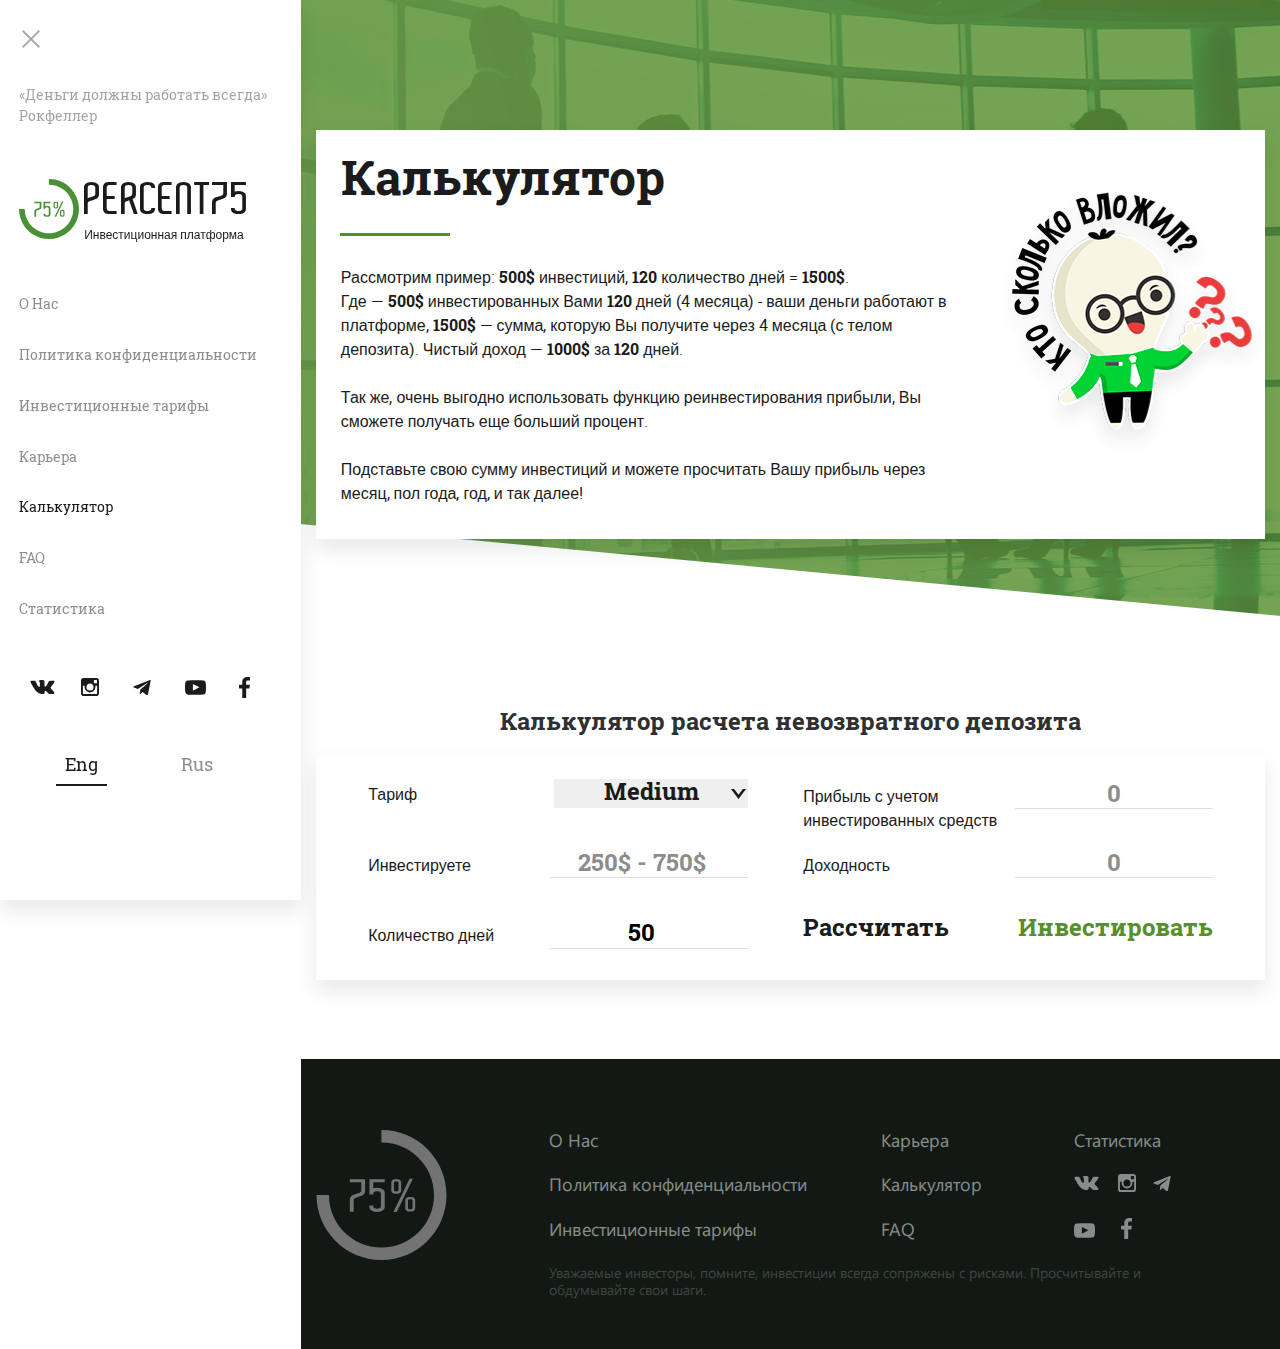
==== commit f579680d: "content edits" ====
--- a/calc.html
+++ b/calc.html
@@ -84,7 +84,7 @@
         <div class="wrapper">
           <div class="intro  intro--calc">
             <h1 class="title  title--margin-bottom  title--underline">Калькулятор</h1>
-            <p class="intro__text  intro__text--margin">Рассмотрим пример: <span class="intro__mark">500$</span> инвестиций, <span class="intro__mark">120</span> количество дней = <span class="intro__mark">1500$</span><br>Где — <span class="intro__mark">500$</span> инвестированных Вами <span class="intro__mark">120</span> дней (<span class="intro__mark"></span>4 месяца)- ваши деньги работают в платформе <span class="intro__mark"></span>1800$ — сумма, которую Вы получите через 4 месяца (с телом депозита) Чистый доход — <span class="intro__mark">1300$</span> за <span class="intro__mark">120</span> дней.</p>
+            <p class="intro__text  intro__text--margin">Рассмотрим пример: <span class="intro__mark">500$</span> инвестиций, <span class="intro__mark">120</span> количество дней = <span class="intro__mark">1500$</span>.<br>Где — <span class="intro__mark">500$</span> инвестированных Вами <span class="intro__mark">120</span> дней (<span class="intro__mark"></span>4 месяца) - ваши деньги работают в платформе, <span class="intro__mark">1500$</span> — сумма, которую Вы получите через 4 месяца (с телом депозита). Чистый доход — <span class="intro__mark">1000$</span> за <span class="intro__mark">120</span> дней.</p>
             <p class="intro__text  intro__text--margin">Так же, очень выгодно использовать функцию реинвестирования прибыли, Вы сможете получать еще больший процент.</p>
             <p class="intro__text  intro__text--margin">Подставьте свою сумму инвестиций и можете просчитать Вашу прибыль через месяц, пол года, год, и так далее!</p>
           </div>
